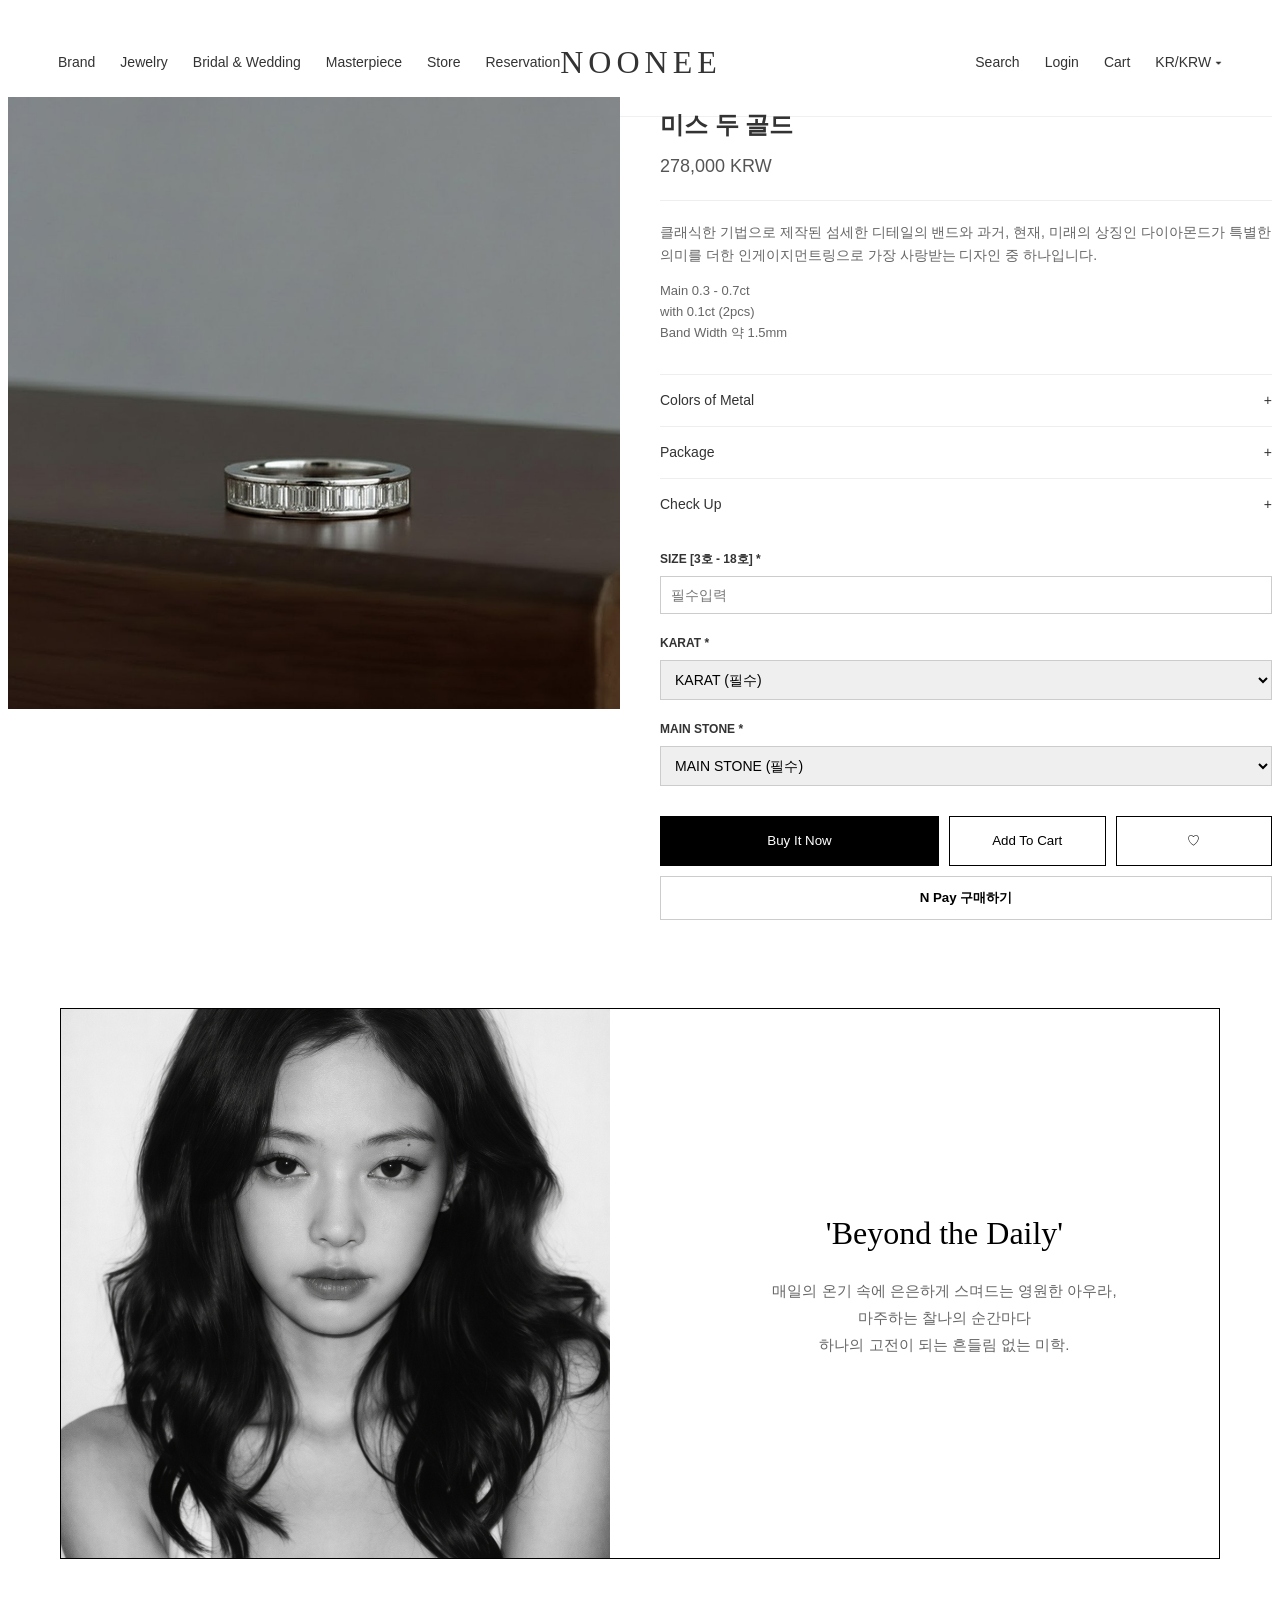
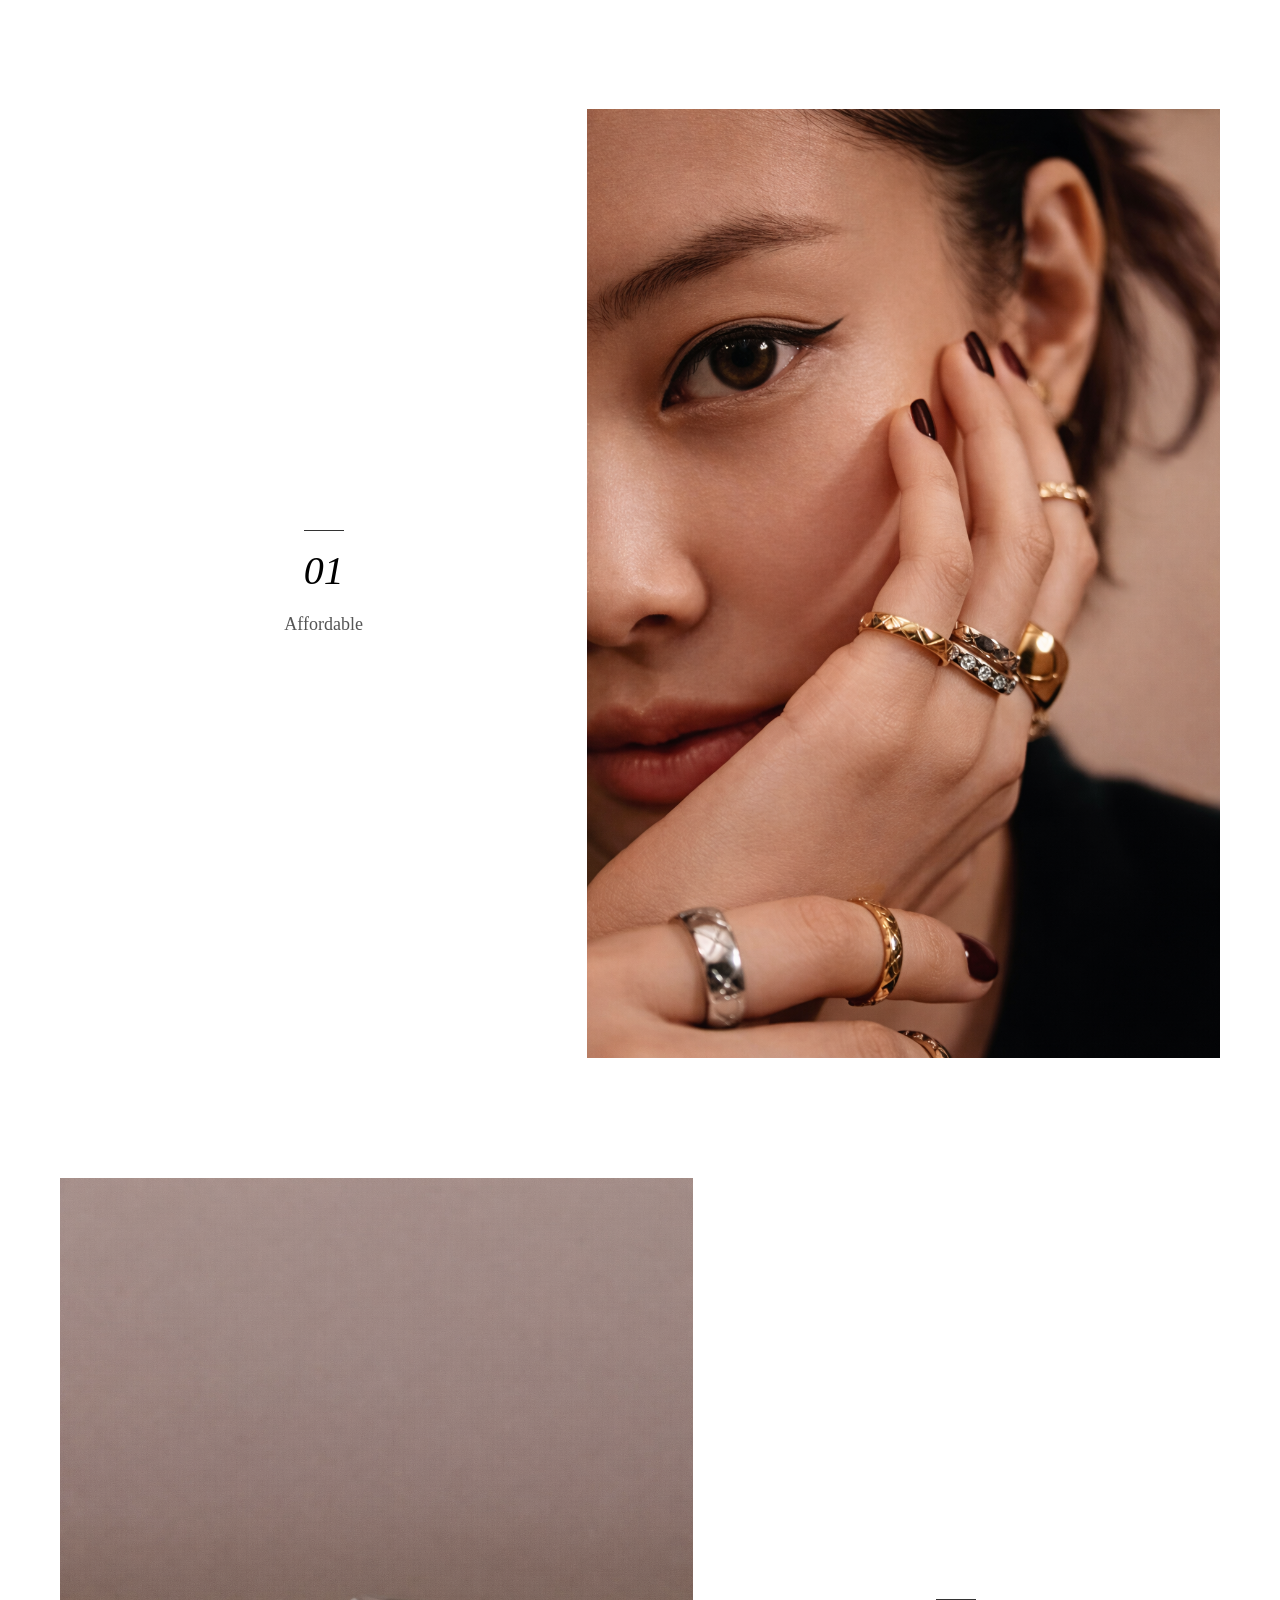
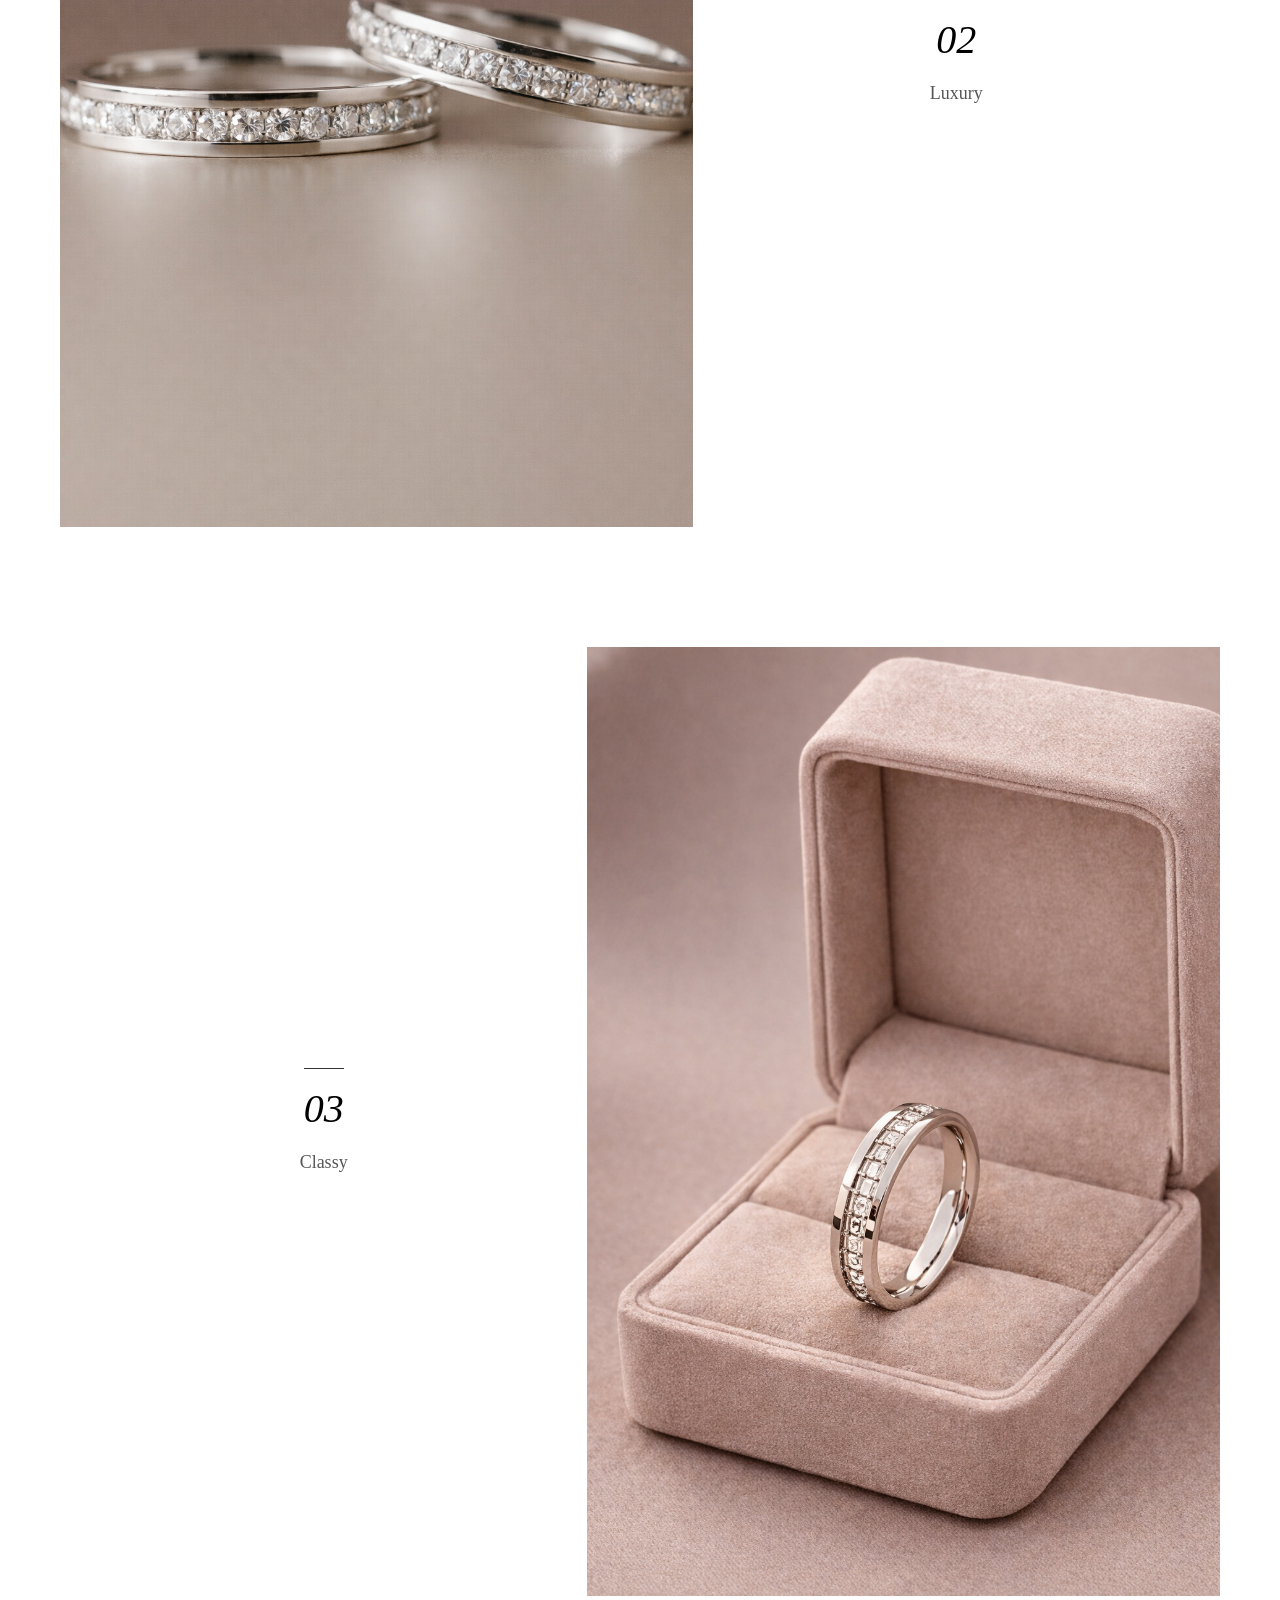
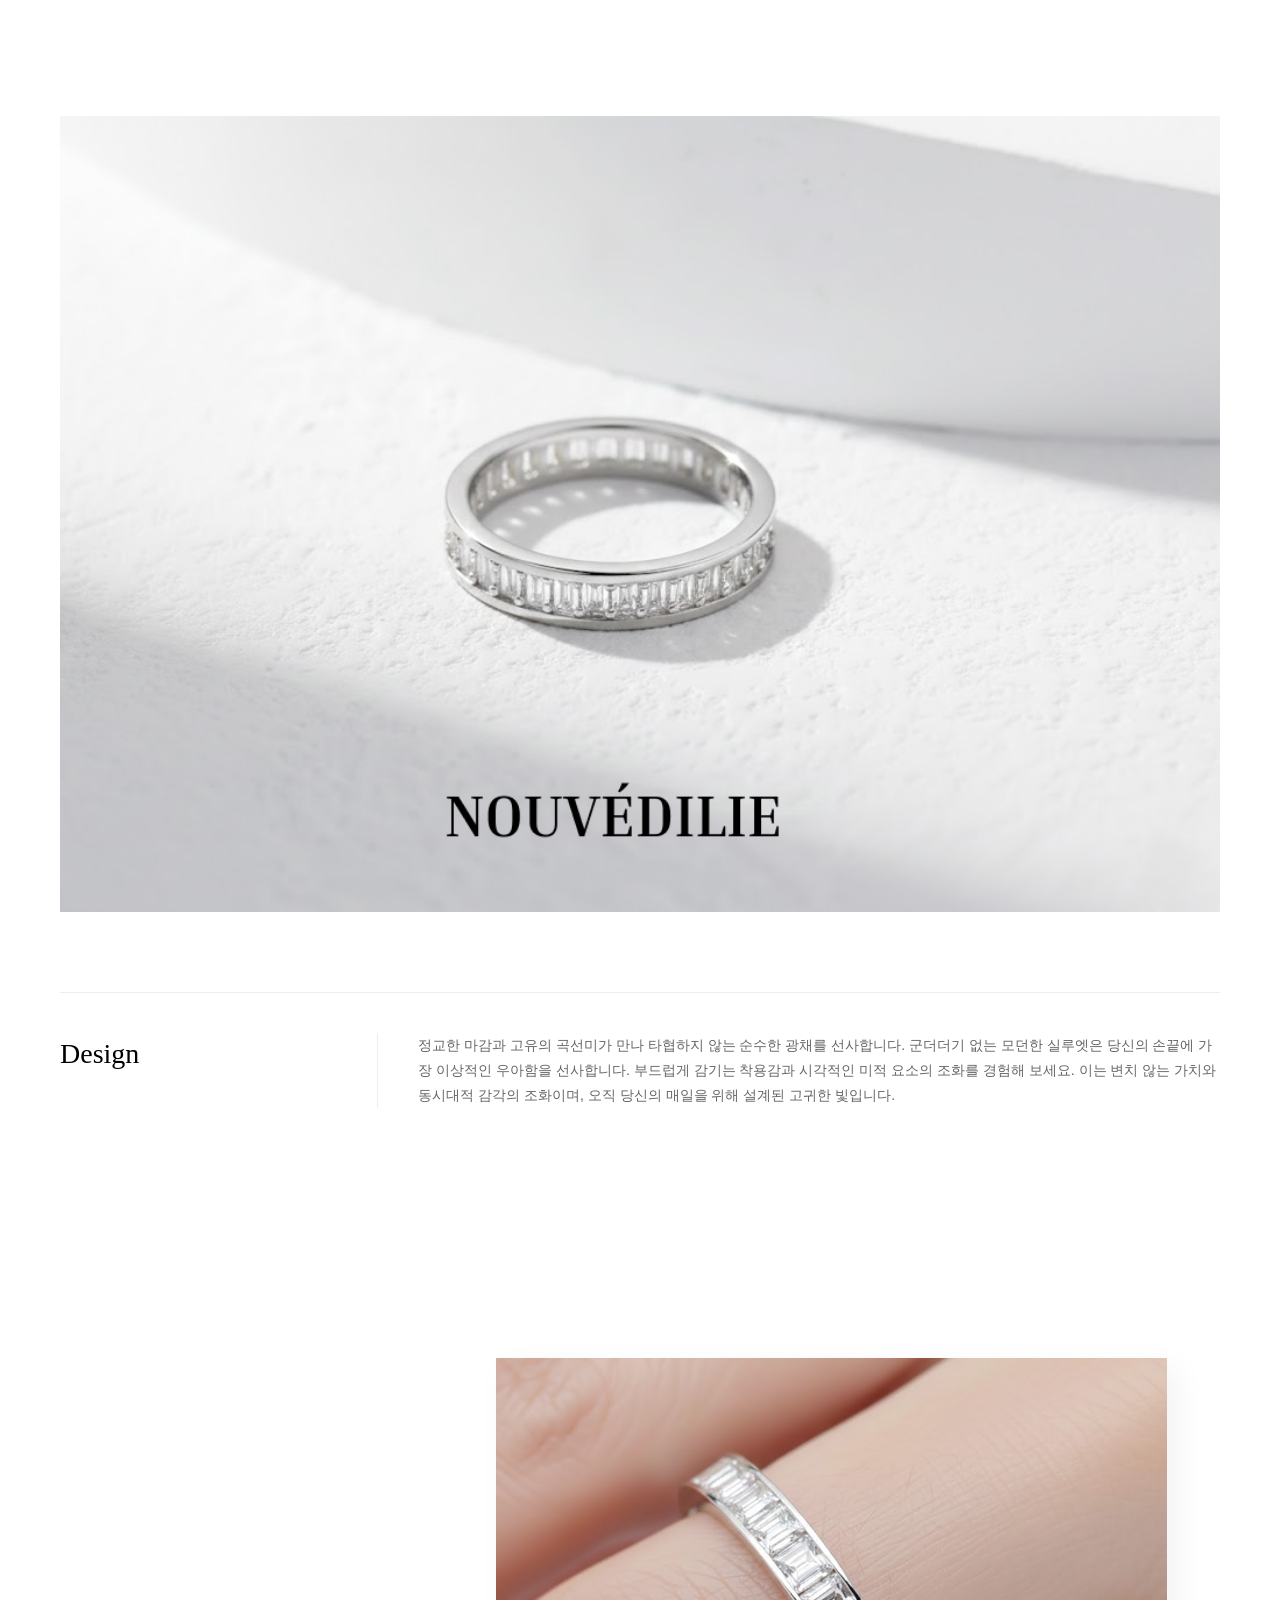
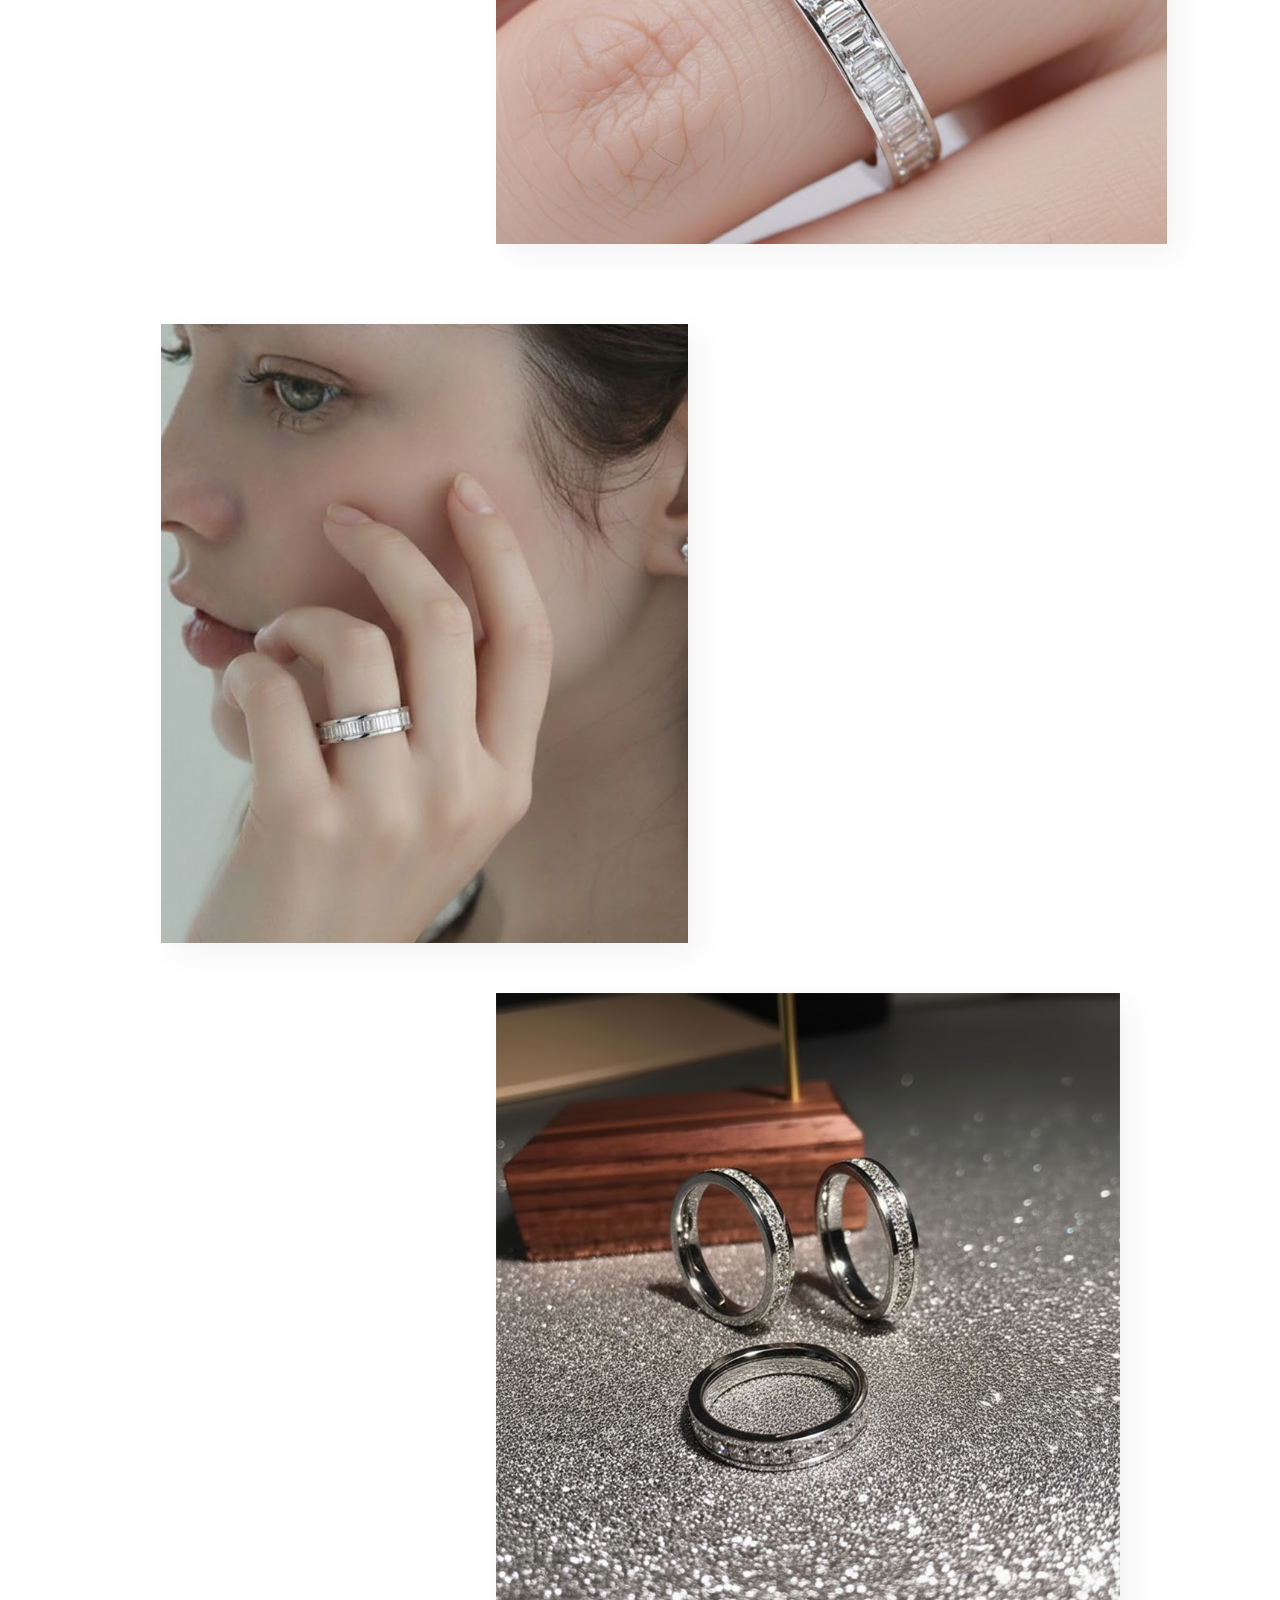
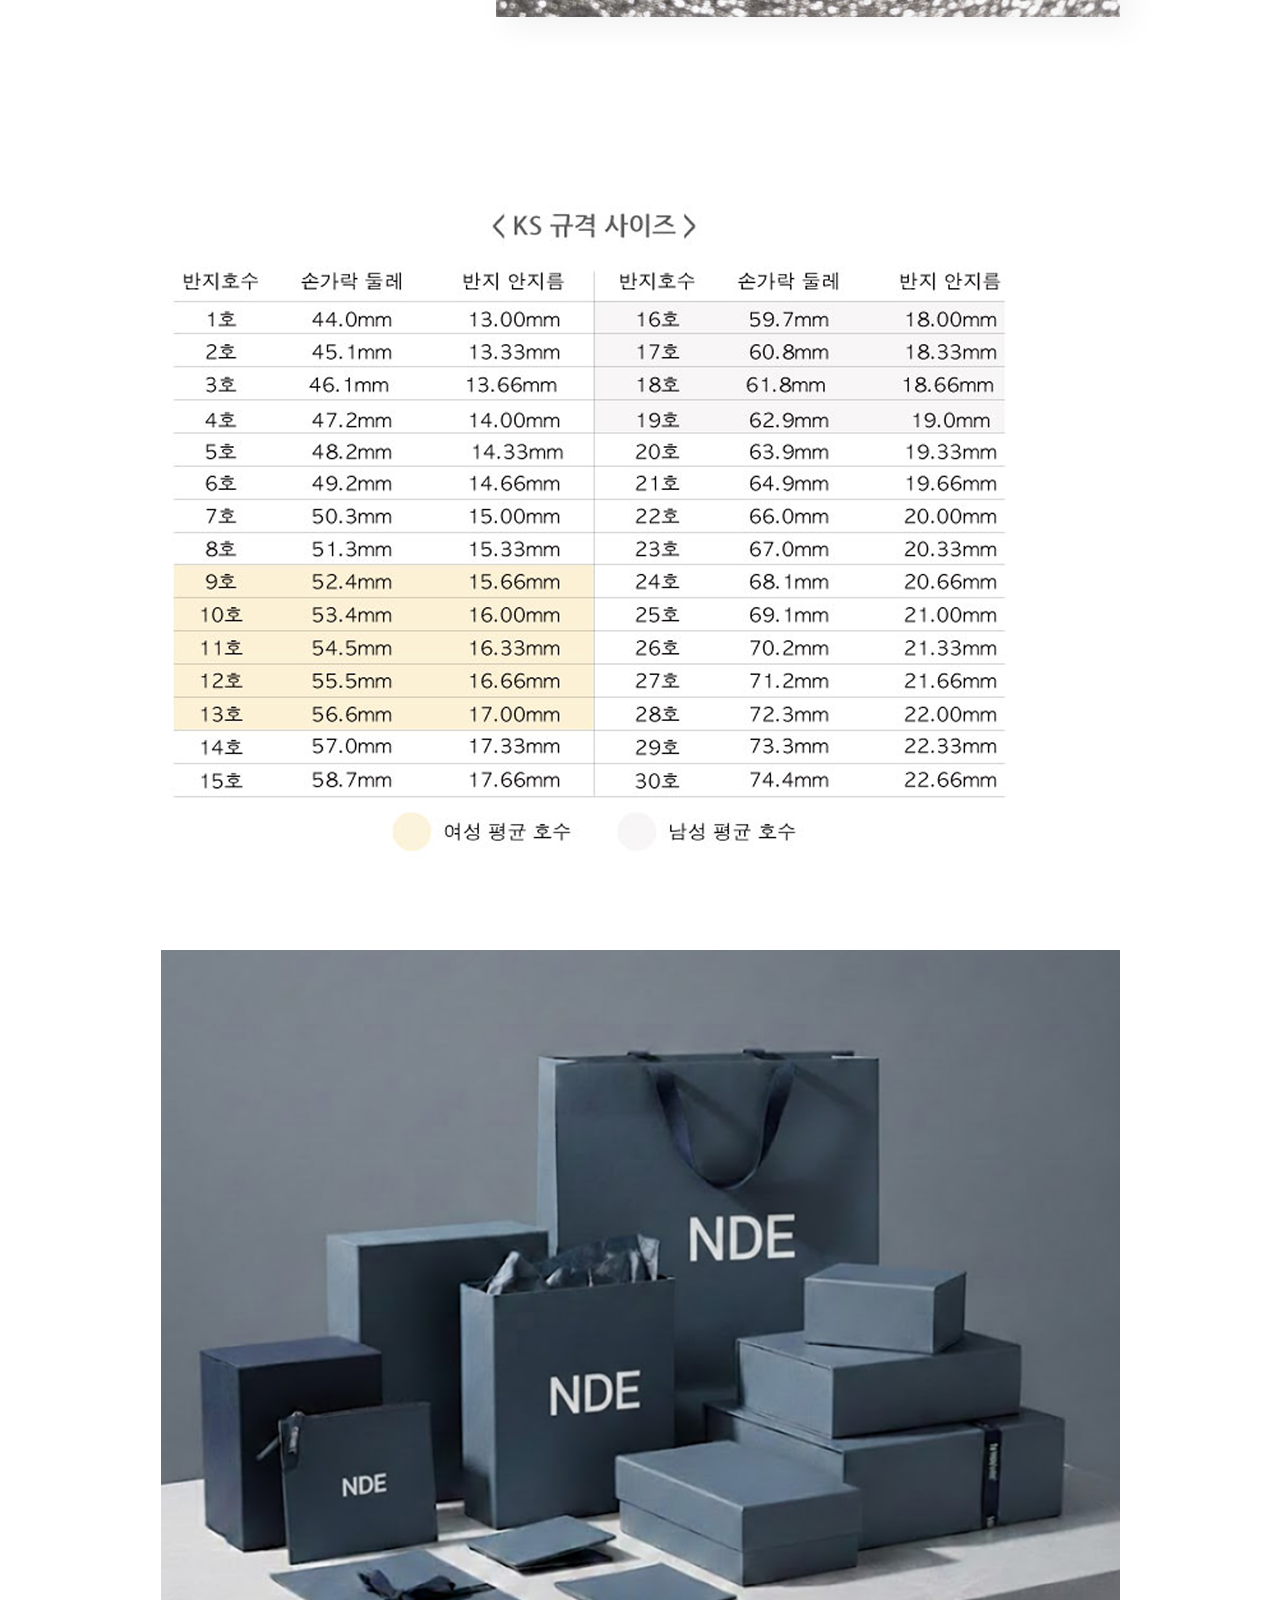
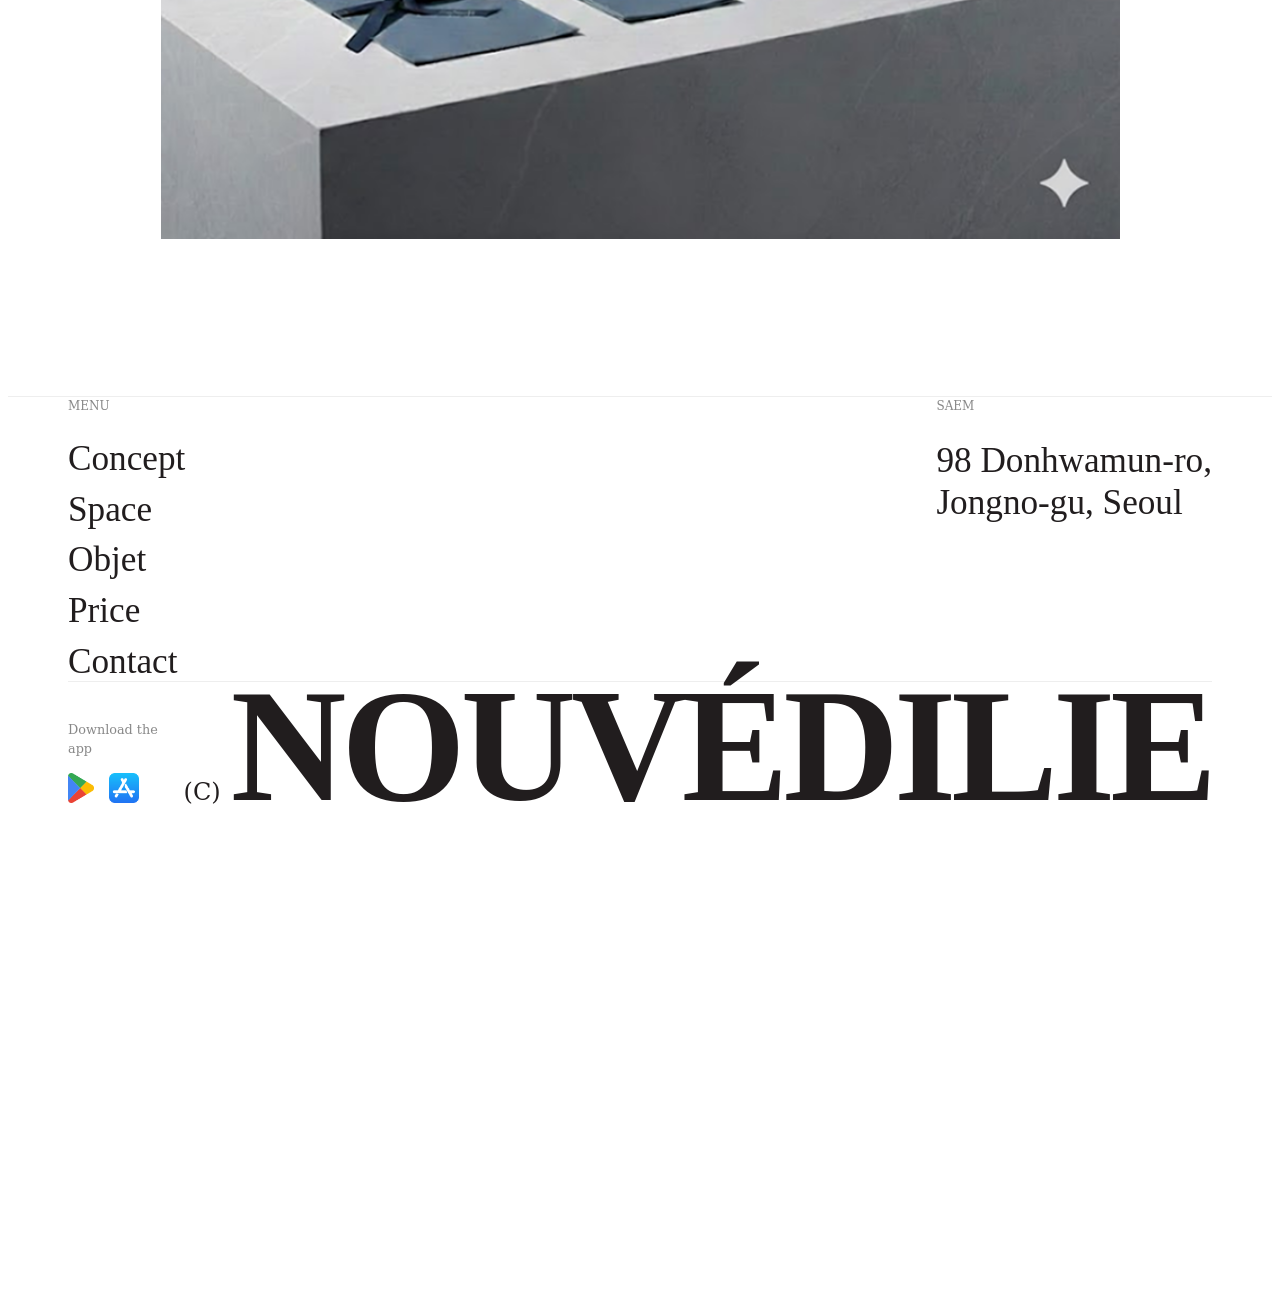
==== sub.html @ bb34508e "Add files via upload" ====
<!DOCTYPE html>
<html lang="ko">
<head>
    <meta charset="UTF-8">
    <meta name="viewport" content="width=device-width, initial-scale=1.0">
    <title>Document</title>
    <link rel="stylesheet" href="css/style.css">
</head>
<body class="sub">
    <section class="section1">
        <header class="header">
            <div class="header-inner">
                <nav class="nav-left">
                    <ul>
                        <li><a href="#">Brand</a></li>
                        <li><a href="#">Jewelry</a></li>
                        <li><a href="#">Bridal & Wedding</a></li>
                        <li><a href="#">Masterpiece</a></li>
                        <li><a href="#">Store</a></li>
                        <li><a href="#">Reservation</a></li>
                    </ul>
                </nav>

                <div class="logo">
                    <h1>NOONEE</h1>
                </div>

                <nav class="nav-right">
                    <ul>
                        <li><a href="#">Search</a></li>
                        <li><a href="#">Login</a></li>
                        <li><a href="#">Cart</a></li>
                        <li><a href="#">KR/KRW ▾</a></li>
                    </ul>
                </nav>
            </div>
        </header>

        <div class="product-container">
            <div class="product-image">
                <img src="images/sub_visual_web_1200h.jpg" alt="미스 두 골드 반지">
            </div>

            <div class="product-info">
                <div class="info-header">
                    <h2 class="product-title">미스 두 골드</h2>
                    <p class="product-price">278,000 KRW</p>
                </div>

                <div class="product-desc">
                    <p>클래식한 기법으로 제작된 섬세한 디테일의 밴드와 과거, 현재, 미래의 상징인 다이아몬드가 특별한 의미를 더한 인게이지먼트링으로 가장 사랑받는 디자인 중 하나입니다.</p>
                    <ul class="specs">
                        <li>Main 0.3 - 0.7ct</li>
                        <li>with 0.1ct (2pcs)</li>
                        <li>Band Width 약 1.5mm</li>
                    </ul>
                </div>

                <div class="product-options">
                    <div class="accordion-item">Colors of Metal <span>+</span></div>
                    <div class="accordion-item">Package <span>+</span></div>
                    <div class="accordion-item">Check Up <span>+</span></div>

                    <div class="form-group">
                        <label>SIZE [3호 - 18호] *</label>
                        <input type="text" placeholder="필수입력">
                    </div>
                    
                    <div class="form-group">
                        <label>KARAT *</label>
                        <select>
                            <option>KARAT (필수)</option>
                        </select>
                    </div>

                    <div class="form-group">
                        <label>MAIN STONE *</label>
                        <select>
                            <option>MAIN STONE (필수)</option>
                        </select>
                    </div>
                </div>

                <div class="button-group">
                    <button class="btn-buy">Buy It Now</button>
                    <button class="btn-cart">Add To Cart</button>
                    <button class="btn-wish">♡</button>
                </div>
                <button class="btn-npay">N Pay 구매하기</button>
            </div>
        </div>
    </section>

    <section class="section2">
    <div class="inner">
        <div class="story-block top-block">
            <div class="img-box"><img src="images/se2jen.png" alt="Brand Mood"></div>
            <div class="txt-box">
                <h3>'Beyond the Daily'</h3>
                <p>매일의 온기 속에 은은하게 스며드는 영원한 아우라,<br>마주하는 찰나의 순간마다<br>하나의 고전이 되는 흔들림 없는 미학.</p>
            </div>
        </div>

        <div class="feature-row">
            <div class="txt-side">
                <span class="num">01</span>
                <h4>Affordable</h4>
            </div>
            <div class="img-side"><img src="images/se2jen2.png" alt="Feature 01"></div>
        </div>

        <div class="feature-row reverse">
            <div class="txt-side">
                <span class="num">02</span>
                <h4>Luxury</h4>
            </div>
            <div class="img-side"><img src="images/se2jen3.png" alt="Feature 02"></div>
        </div>

        <div class="feature-row">
            <div class="txt-side">
                <span class="num">03</span>
                <h4>Classy</h4>
            </div>
            <div class="img-side"><img src="images/se2jen4.png" alt="Feature 03"></div>
        </div>

        <div class="wide-visual">
            <img src="images/se2wide.png" alt="NOUVÉDILIE">
            <div class="visual-label"></div>
        </div>

        <div class="design-footer">
            <div class="footer-title">Design</div>
            <div class="footer-desc">
                <p>정교한 마감과 고유의 곡선미가 만나 타협하지 않는 순수한 광채를 선사합니다. 군더더기 없는 모던한 실루엣은 당신의 손끝에 가장 이상적인 우아함을 선사합니다. 부드럽게 감기는 착용감과 시각적인 미적 요소의 조화를 경험해 보세요. 이는 변치 않는 가치와 동시대적 감각의 조화이며, 오직 당신의 매일을 위해 설계된 고귀한 빛입니다.</p>
            </div>
        </div>
    </div>
</section>

<section class="section3">
    <div class="inner">
        <div class="visual-gallery">
            <div class="visual-item wide">
                <img src="images/wear1.png" alt="Wearing Ring 01">
            </div>
            <div class="visual-group">
                <div class="visual-item">
                    <img src="images/wear2.png" alt="Wearing Ring 02">
                </div>
                <div class="visual-item">
                    <img src="images/wear3.png" alt="Product Group">
                </div>
            </div>
        </div>

        <div class="guide-block size-guide">
            <h3 class="guide-title">SIZE</h3>
            <img src="images/size.png" alt="">
        </div>

        <div class="guide-block package-guide">
            <h3 class="guide-title">PACKAGE</h3>
            <div class="package-img">
                <img src="images/pacage.png" alt="Package Branding">
            </div>
        </div>
    </div>
</section>
<footer class="site-footer">
  <div class="wrap">
    <div class="footer-top">
      <div class="footer-menu">
        <h4>Menu</h4>
        <nav>
          <a href="#">Concept</a>
          <a href="#">Space</a>
          <a href="#">Objet</a>
          <a href="#">Price</a>
          <a href="#">Contact</a>
        </nav>
      </div>
      <div class="footer-info">
        <h4>Saem</h4>
        <p>98 Donhwamun-ro, <br/> Jongno-gu, Seoul</p>
      </div>
    </div>

    <div class="footer-bottom">
      <div class="download-section">
        <p>Download the app</p>
        <div class="app-buttons">
          <a href="#" target="_blank"><img src="images/google.png" alt="Google Play"></a>
          <a href="#" target="_blank"><img src="images/apple.png" alt="App Store"></a>
        </div>
      </div>
      
      <div class="footer-big-logo">
        <span class="copyright-mark">(C)</span>
        <h2 class="logo-text">NOUVÉDILIE</h2>
      </div>
    </div>
  </div>
</footer>
</body>
</html>
---- css/style.css ----
body {
  background-color: #fff;
  font-family: 'serif';
  overflow-x: hidden;
  line-height: 1.5;
}

/* 공통 컨테이너: 모든 섹션의 좌우 라인을 일치시킴 */
.container {
  width: 100%;
  max-width: 1400px;
  margin: 0 auto;
  padding: 0 60px; /* 모든 섹션 공통 여백 */
}

/* 기본 초기화 및 폰트 설정 */
/* 2. Section 1: 화면을 꽉 채우는 레이아웃 */
.section1 {
  width: 100%;
  height: 100vh;
  display: flex;
  align-items: center;
  /* 양쪽 끝 여백을 줄여 더 꽉 차게 만듦 */
  padding: 0 80px; 
  box-sizing: border-box;
}

.section1 .container {
  width: 100%;
  /* 최대 너비 제한을 풀거나 대폭 키움 (1800px 이상 추천) */
  max-width: 1600px; 
  display: flex;
  justify-content: space-between;
  align-items: center;
  position: relative;
  height: 100%;
}

/* 왼쪽 영역 */
.content-left {
  flex: 1.2; /* 텍스트 영역 비율 조정 */
  display: flex;
  flex-direction: column;
  justify-content: center;
  padding-right: 50px;
}

.brand-logo img {
  width: 150px; /* 로고 크기가 너무 작다면 조정 */
  margin-bottom: 20px;
}

.collection-title {
  /* 폰트 사이즈를 조금 더 키워 화면 장악력 높임 */
  font-size: 5.5rem; 
  font-weight: lighter;
  font-family: 'Inria Serif', serif;
  margin-bottom: 40px;
  letter-spacing: 2px;
  line-height: 1.1;
}

.description {
  font-size: 1.1rem; /* 가독성을 위해 살짝 키움 */
  line-height: 1.6;
  color: #666;
  max-width: 450px; /* 설명문이 너무 뭉치지 않게 가로폭 늘림 */
}

/* 하단 GNB 위치 조정 */
/* 하단 GNB 스타일 */

.bottom-gnb {

  position: absolute;

  bottom: 15%;

  padding-top: 50px;

}



.gnb-list {

  display: inline-flex;

  align-items: center;

  border: 1.5px solid #333; /* 테두리 */

  border-radius: 50px; /* 캡슐 모양 */

  padding: 5px;

  list-style: none;

}



.gnb-list li {

  padding: 8px 25px;

  border-radius: 40px;

  transition: all 0.3s ease;

}



.gnb-list li a {

  text-decoration: none;

  color: #333;

  font-size: 0.8rem;

  font-weight: bold;

  letter-spacing: 1px;

}



/* 활성화된 메뉴(SOCIAL) 혹은 호버 시 흑백 반전 */

.gnb-list li.active,

.gnb-list li:hover {

  background-color: #000;

}



.gnb-list li.active a,

.gnb-list li:hover a {

  color: #fff;

}
/* 오른쪽 영역: 이미지가 주인공이 되도록 */
.content-right {
  flex: 1;
  display: flex;
  justify-content: center;
  height: 100%; /* 부모 높이 전체 사용 */
}

.main-visual {
  width: 100%;
  /* 높이를 60vh에서 80vh~90vh로 변경하여 화면에 꽉 차게 만듦 */
  height: 65vh; 
  align-self: center;
  overflow: hidden;
  /* 이미지에 깊이감을 주려면 약간의 그림자 추가 가능 */
  box-shadow: 20px 20px 60px rgba(0,0,0,0.1);
}

.main-visual img {
  width: 100%;
  height: 100%;
  /* 이미지가 잘리지 않고 꽉 차게 조정 */
  object-fit: cover; 
}

/* Swiper 기본 높이 */
.mainSwiper {
  width: 100%;
  height: 100vh;
}

/* 슬라이드 2 스타일 (와인색 컨셉) */
.section1-alt { width: 100%; height: 100vh; }
.container-full { display: flex; width: 100%; height: 100%; }

.wine-box {
  flex: 1;
  background-color: #631420; /* 짙은 와인색 배경 */
  display: flex;
  justify-content: center;
  align-items: center;
  position: relative;
  overflow: hidden;
}

.bg-brand-text {
  position: absolute;
  top: 40px;
  left: 40px;
  font-size: 7rem;
  font-weight: bold;
  color: rgba(255, 255, 255, 0.05); /* 은은하게 깔리는 배경 글씨 */
  letter-spacing: -2px;
}

.product-thumb {
  width: 320px;
  height: 320px;
  padding: 30px;
  z-index: 10;
}

.product-thumb img { width: 100%; height: 100%; object-fit: contain; }


/* 와인색 박스 안에 있는 GNB만 스타일 변경 */
.section1-alt .bottom-gnb .gnb-list {
  border-color: rgba(255, 255, 255, 0.5); /* 테두리를 반투명한 흰색으로 */
}

.section1-alt .bottom-gnb .gnb-list li a {
  color: #fff; /* 글자색을 흰색으로 */
}

/* SOCIAL(active) 버튼 스타일도 반전 */
.section1-alt .bottom-gnb .gnb-list li.active {
  background-color: #fff; /* 활성화 배경을 흰색으로 */
}

.section1-alt .bottom-gnb .gnb-list li.active a {
  color: #631420; /* 활성화 글자색을 와인색으로 (포인트) */
}

/* 호버 효과도 흰색으로 대응 */
.section1-alt .bottom-gnb .gnb-list li:hover {
  background-color: rgba(255, 255, 255, 0.2);
}

.model-full-visual { flex: 1; }
.model-full-visual img { width: 100%; height: 100%; object-fit: cover; }

/* 페이지네이션 색상 커스텀 */
.swiper-pagination-bullet-active { background: #000 !important; }

.section2 {
  width: 100%;
 min-height: 100vh;
  box-sizing: border-box;
  padding: 20px 0;
  background-color: #fff;
}

.section2 .container {
  max-width: 1400px;
  margin: 0 auto;
  padding: 0 60px; /* image_1ba044에서 빨간색으로 표시한 양옆 여백을 똑같이 맞춤 */
}

.catalog-wrapper {
  display: flex;
  gap: 40px;
  align-items: flex-start;
}

.catalog-main { flex: 1.2; }
.catalog-main img { width: 100%; object-fit: cover; }

.catalog-list { flex: 2; }
.catalog-title { font-family: "Inria Serif"; font-size: 2rem; margin-bottom: 20px; }

.product-grid {
  display: flex;
  gap: 20px;
}

.product-item { flex: 0.8;}
.product-item img { width: 100%; background-color: #f9f9f9; margin-bottom: 15px; }
.product-item p { font-size: 0.8rem; font-weight: bold; }
.product-item span { display: block; font-weight: normal; color: #888; margin-top: 5px; font-size: 0.7rem; }

/* 흐르는 텍스트 애니메이션 */
.marquee {
  width: 100%;
  overflow: hidden;
  border-top: 1px solid #eee;
  padding: 20px 0;
  margin-top: 20px;
}

.marquee .track {
  display: flex;
  width: calc(200%); /* 콘텐츠 길이에 따라 조절 */
  animation: marquee 20s linear infinite;
}

.marquee span {
  font-weight: normal;
  font-family:"Inria Serif";
  font-size: 1.5rem;
  white-space: nowrap;
  padding-right: 30px; /* 글자 사이 간격 */
  letter-spacing: 2px;
}

@keyframes marquee {
  0% { transform: translateX(0); }
  100% { transform: translateX(-50%); } /* 트랙의 절반만큼 이동하여 무한 반복처럼 보이게 함 */
}

/* Section 3: 한 화면에 꽉 차게 설정 */
.section6 {

  height: 100vh; /* 화면 꽉 채움 */
  display: flex;
  align-items: center; /* 수직 중앙 정렬 */
  background-color: #fff;
  overflow: hidden; /* 내부 요소가 넘치지 않게 방지 */
 margin-top: 33px ;
}

.section6 .container {
  display: flex;
  flex-direction: column;
   max-width: 1400px; 
  justify-content: center;
}

/* 타이틀과 설명글 영역 간격 축소 */
.text-header {
  display: flex;
  justify-content: space-between;
  align-items: flex-start;
  margin-bottom: 40px; /* 간격 줄임 */
}

/* 타이틀 전체 공통 스타일 */
.main-title, .main-title2, .highlight {
  display: block; /* 한 줄씩 차지하도록 설정 */
  font-family: 'Inria Serif', serif;
  margin: 0;      /* 기본 여백 제거 */
  padding: 0;
  line-height: 1.1;
}

.right_zone{flex: 2;}
.left_zone{flex: 1;}
/* 첫 번째 줄: The Art of Subtlety: */
.main-title {
  font-size: 2.5rem;
  font-weight: 400;
  color: #333;
}

/* 두 번째 줄: Where Minimalism (이탤릭 강조) */
.highlight {
  font-size: 2.5rem;
  color: #6d4c4c; /* 강조 색상 */
  font-style: italic;
  font-weight: 300;
  margin-left: 20px; /* 오른쪽으로 살짝 밀고 싶을 때 조정 */
  margin-top: 5px;   /* 위 줄과의 간격 조절 */
}

/* 세 번째 줄: meets Luxury */
.main-title2 {
  font-size: 2.5rem;
  font-weight: 400;
  color: #333;
  margin-top: 5px;   /* 위 줄과의 간격 조절 */
  margin-left: 120px;    /* 왼쪽 정렬 유지 */
}

/* 오른쪽 설명글 */
.sub-description {
  flex: 0 0 350px;
  font-size: 0.95rem;
  line-height: 1.6;
  color: #666;
  margin-top: 15px; /* 첫 번째 타이틀 줄과 높이 맞춤 */
}
/* 하단 그리드 레이아웃 */
/* 하단 그리드 이미지 크기 조정 */
.section6 .content-grid {
  display: flex;
  gap: 40px;
  align-items: center;
}

.feature-image {
  flex: 1;
}

.feature-image img {
  max-height: 70vh; /* 이미지 높이 제한으로 스크롤 방지 */
  width: auto;
  object-fit: cover;
}

.product-cards {
  flex: 2;
  display: flex;
  gap: 30px;
}

.card {
  flex: 1
}

.card img {
  max-height: 35vh; /* 카드 이미지 높이 제한 */
  width: auto;
  object-fit: contain;
}
.card:hover img {
  transform: translateY(-10px); /* 살짝 떠오르는 효과 */
}

.card-info .material {
  font-size: 0.75rem;
  color: #999;
  text-transform: uppercase;
}

.card-info .name {
  font-size: 0.85rem;
  margin: 5px 0;
  font-weight: 500;
}

.card-info .price {
  font-size: 0.8rem;
  font-weight: bold;
}



/* Section 4: 겹침 방지를 위해 높이 설정 변경 */
.section4 {
  width: 100%;
  min-height: 100vh; /* 최소 높이만 지정하여 겹침 방지 */
  padding: 100px 0;
  display: flex;
  align-items: center;
  background-color: #fff;
}

.section4 .container {
  max-width: 1400px;
  margin: 0 auto;
  padding: 0 60px; /* 모든 섹션 공통 여백 유지 */
}

.section-title {
  font-family: 'Inria Serif', serif;
  font-size: 3rem;
  margin-bottom: 50px;
  font-weight: 400;
}

.season-content {
  display: flex;
  gap: 40px;
  align-items: flex-start;
}

/* 왼쪽 제품 영역 */
.product-side {
  flex: 1;
  display: flex;
  gap: 20px;
}

.product-item {
  flex: 1;
}

.product-item .img-box {
  width: 100%;
  background-color: #fcfcfc; /* 이미지 배경색 */
  margin-bottom: 15px;
}

.product-item img {
  width: 100%;
  height: auto;
  display: block;
}

.product-item .info span {
  font-size: 0.7rem;
  color: #999;
  display: block;
}

.product-item .info p {
  font-size: 0.85rem;
  margin: 5px 0;
}

.product-item .info strong {
  font-size: 0.8rem;
  font-weight: bold;
}

/* 오른쪽 화보 영역 */
.visual-side {
  flex: 1;
  width: 470px;
  height: 490px;
  overflow: hidden;
}

.visual-side img {
  width: 100%;
  object-fit: cover;
  display: block;
}

/* 하단 more 버튼 */
.more-btn-wrapper {
  margin-top: 90px;
  display: flex;
  justify-content: center;
}

.more-btn {
  display: inline-block;
  padding: 12px 60px;
  border: 1px solid #6d4c4c; /* 레퍼런스의 브라운 톤 테두리 */
  color: #6d4c4c;
  text-decoration: none;
  font-family: 'Inria Serif', serif;
  font-size: 0.9rem;
  transition: all 0.3s ease;
}

.more-btn:hover {
  background-color: #6d4c4c;
  color: #fff;
}

.section5 {
  width: 100%;
  min-height: 100vh;
  padding: 120px 0;
  background-color: #fff;
  display: flex;
  align-items: center;
}

.section5 .container {
  max-width: 1400px;
  margin: 0 auto;
  padding: 0 60px;
}

/* 타이틀 스타일 */
.curated-title {
  font-family: 'Inria Serif', serif;
  font-size: 2.8rem;
  line-height: 1.3;
  margin-bottom: 80px;
  color: #333;
  text-align: left;
}

.curated-title span {
  color: #6d4c4c; /* 강조 색상 */
  padding-bottom: 5px;
}

/* 비대칭 무드 그리드 */
.mood-grid {
  display: flex;
  max-width: 860px;
  margin: 0 auto;
  align-items: center;
  justify-content: space-between;
  gap: 40px;
}

.mood-item img {
  width: 100%;
  height: auto;
  display: block;
  object-fit: cover;
}

/* 왼쪽 작은 이미지: 위쪽으로 정렬 */
.side-left {

  align-self: center;
  margin-top: 50px;
}

/* 중앙 큰 이미지: 가장 강조됨 */
.main-center {
 
}

/* 오른쪽 작은 이미지: 아래쪽으로 정렬 */
.side-right {
align-self: center;
  margin-bottom: 50px;
}

/* 반응형 모바일 */
@media (max-width: 768px) {
  .mood-grid {
    flex-direction: column;
    gap: 30px;
  }
  .curated-title { font-size: 1.8rem; }
  .side-left, .side-right { align-self: center; margin: 0; }
}


/* Section 6: 블랙 갤러리 레이아웃 */
.section3 {
  min-height: 100vh;
  background-color: #000; /* 고급스러운 딥 블랙 */
  color: #fff;
  padding: 120px 0;
  overflow: hidden;
  display: flex;
  align-items: center;
}

.section3 .container {
  max-width: 1000px;
  margin: 0 auto;
  padding: 0 60px; /* 좌우 여백 통일 */
  display: flex;
  flex-direction: column;
}

/* 타이틀 디자인 */
.section3 .exhibition-header {
  margin-bottom: 80px;
}

.section3 .main-title {
  font-family: 'Inria Serif', serif;
  font-size: clamp(4rem, 8vw, 8rem); /* 화면 크기에 따라 유동적 조절 */
  line-height: 0.9;
  font-weight: 300;
  text-transform: capitalize;
  letter-spacing: -3px;
  color: #fff;
}

.section3 .title-img {
  display: inline-block;
  width: 120px;
  height: 80px;
  overflow: hidden;
  vertical-align: middle;
  margin-left: -10px;
}

.section3 .title-img img {
  width: 100%;
  height: 100%;
  object-fit: cover;
}

.section3 .section-desc {
  max-width: 450px;
  font-size: 0.95rem;
  line-height: 1.8;
  color: #ccc;
  margin-top: 40px;
  margin-left: 5%;
}

/* 이미지 그리드 배정 */
.section3  .art-grid {
  display: flex;
  gap: 60px;
  align-items: flex-start;
}

.section3 .grid-left { flex: 1.5; }
.section3 .grid-right { 
  flex: 1; 
  display: flex; 
  flex-direction: column; 
  gap: 120px; 
  padding-top: 150px; /* 비대칭 효과 */
}

.section3 .image-box {
  position: relative;
  width: 100%;
  max-height: 60vh; 
}

.section3 .image-box img {
  width: 100%;
  height: auto;
  display: block;
}

.section3 .image-box.medium { width: 90%; margin-left: auto; }
.section3 .image-box.small { width: 70%; margin-left: 20%; }

/* 날짜 라벨 및 라인 */
.section3 .date-label {
  position: absolute;
  left: -90px;
  top: -27%;
  transform: translateY(-50%);
  font-size: 0.75rem;
  letter-spacing: 2px;
  color: #888;
  display: flex;
  align-items: center;
  gap: 15px;
}

.section3 .date-label::before {
  content: '';
  width: 40px;
  height: 1px;
  background-color: #444;
}

/* 반응형 처리 */
@media (max-width: 1024px) {
  .section3 .art-grid { flex-direction: column; gap: 40px; }
  .section3 .grid-right { padding-top: 0; gap: 60px; }
  .section3 .image-box.medium, .section3 .image-box.small { width: 100%; margin-left: 0; }
  .section3 .date-label { position: static; transform: none; margin-bottom: 10px; }
}

/* 푸터 전체 스타일 */
.site-footer {
  width: 100%;
  padding: 80px 0 40px;
  height: 100vh;
  background-color: #fff;
  border-top: 1px solid #eee;
  color: #211D1E;
}

.site-footer .wrap {
  max-width: 1760px;
  margin: 0 auto;
  padding: 0 60px;
}

/* 상단: Menu & Info 레이아웃 */
.footer-top {
  display: flex;
  justify-content: space-between;
  margin-bottom: 100px;
}

.footer-top h4 {
  font-size: 0.75rem;
  color: #888;
  margin-bottom: 25px;
  font-weight: 400;
  text-transform: uppercase;
}

.footer-menu nav {
  display: flex;
  flex-direction: column;
  gap: 12px;
}

.footer-menu nav a {
  font-size: 2.2rem; /* 레퍼런스 특유의 큰 서체 */
  text-decoration: none;
  color: #211D1E;
  font-family: 'Inria Serif', serif;
  line-height: 1.1;
  transition: opacity 0.3s;
}

.footer-menu nav a:hover {
  opacity: 0.5;
}

.footer-info p {
  font-size: 2.2rem;
  font-family: 'Inria Serif', serif;
  line-height: 1.2;
}

/* 하단: App Download & Big Logo */
.footer-bottom {
  display: flex;
  justify-content: space-between;
  align-items: flex-end;
  border-top: 1px solid #eee;
  padding-top: 40px;
}

.download-section p {
  font-size: 0.8rem;
  color: #888;
  margin-bottom: 15px;
}

.app-buttons {
  display: flex;
  gap: 15px;
}

.app-buttons img {
  height: 30px;
  width: auto;
}

/* 오른쪽 하단 거대 로고 스타일 */
.footer-big-logo {
  display: flex;
  align-items: flex-end;
  gap: 10px;
}

.copyright-mark {
  font-size: 1.5rem;
  margin-bottom: 20px;
}

.logo-text {
  font-size: 10rem; /* 매우 크게 배치 */
  font-family: 'Inria Serif', serif;
  line-height: 0.8;
  letter-spacing: -5px;
}

/* 반응형 모바일 */
@media (max-width: 1024px) {
  .footer-top {
    flex-direction: column;
    gap: 60px;
  }
  .footer-bottom {
    flex-direction: column;
    align-items: flex-start;
    gap: 50px;
  }
  .logo-text {
    font-size: 5rem;
  }
}

/* 기본 초기화 */
.sub * {
    margin: 0;
    padding: 0;
    box-sizing: border-box;
}

/* 섹션1: 전체를 감싸는 영역 */
.sub .section1 {
    max-width: 1400px;
    margin: 0 auto;
    font-family: 'Pretendard', sans-serif;
    color: #333;
    position: relative;
    
}

/* --- [1] 헤더 영역: 화면 전체 너비 사용 --- */
.sub .section1 .header {
    width: 100%;
    border-bottom: 1px solid #f0f0f0;
    padding: 30px 0; /* 위아래 여유 공간 */
    position: absolute;
    top: 0;
}

.sub .section1 .header-inner {
    width: 100%;
    max-width: 1800px; /* 헤더는 아주 넓게 설정 */
    margin: 0 auto;
    display: flex;
    justify-content: space-between;
    align-items: center;
    padding: 0 50px; /* 양옆 여백 */
}

.sub .section1 .nav-left, 
.sub .section1 .nav-right {
    flex: 1;
}

.sub .section1 .header nav ul {
    display: flex;
    list-style: none;
    gap: 25px;
}

.sub .section1 .nav-right ul {
    justify-content: flex-end; /* 오른쪽 메뉴 우측 정렬 */
}

.sub .section1 .header nav ul li a {
    text-decoration: none;
    color: #333;
    font-size: 14px;
    white-space: nowrap;
}

.sub .section1 .logo {
    text-align: center;
}

.sub .section1 .logo h1 {
    font-family: 'Times New Roman', serif;
    font-size: 32px;
    font-weight: 300;
    letter-spacing: 5px;
}

.sub .section1 .product-container {
    display: flex;
    gap: 40px;
    align-items: flex-start;
    margin-top: 8%;
    position: absolute;
}

/* 이미지 영역 */
.sub .section1 .product-image {
    flex: 1;
    background-color: #f9f9f9;
}

.sub .section1 .product-image img {
    width: 100%;
    display: block;
    object-fit: cover;
}

/* 정보 영역 */
.sub .section1 .product-info {
    flex: 1;
    padding-top: 10px;
}

.sub .section1 .info-header {
    border-bottom: 1px solid #eee;
    padding-bottom: 20px;
    margin-bottom: 20px;
}

.sub .section1 .product-title {
    font-size: 24px;
    font-weight: 600;
    margin-bottom: 10px;
}

.sub .section1 .product-price {
    font-size: 18px;
    color: #555;
}

.sub .section1 .product-desc {
    font-size: 14px;
    line-height: 1.6;
    color: #666;
    margin-bottom: 30px;
}

.sub .section1 .specs {
    list-style: none;
    padding: 0;
    margin-top: 15px;
    font-size: 13px;
}

/* 옵션 및 폼 스타일 */
.sub .section1 .accordion-item {
    border-top: 1px solid #eee;
    padding: 15px 0;
    font-size: 14px;
    display: flex;
    justify-content: space-between;
    cursor: pointer;
}

.sub .section1 .form-group {
    margin-top: 20px;
}

.sub .section1 .form-group label {
    display: block;
    font-size: 12px;
    font-weight: bold;
    margin-bottom: 8px;
}

.sub .section1 .form-group input, 
.sub .section1 .form-group select {
    width: 100%;
    padding: 10px;
    border: 1px solid #ccc;
    font-size: 14px;
}

/* 버튼 스타일 */
.sub .section1 .button-group {
    display: flex;
    gap: 10px;
    margin-top: 30px;
}

.sub .section1 .btn-buy {
    flex: 2;
    background: #000;
    color: #fff;
    padding: 15px;
    border: none;
    cursor: pointer;
}

.sub .section1 .btn-cart,
.sub .section1 .btn-wish {
    flex: 1;
    background: #fff;
    border: 1px solid #000;
    padding: 15px;
    cursor: pointer;
}

.sub .section1 .btn-npay {
    width: 100%;
    margin-top: 10px;
    background: #fff;
    border: 1px solid #ccc;
    padding: 12px;
    font-weight: bold;
    display: flex;
    justify-content: center;
    align-items: center;
    cursor: pointer;
}

/* 반응형 대응 (모바일) */
@media (max-width: 768px) {
    .sub .section1 .product-container {
        flex-direction: column;
    }
}

/* Section 2 공통 레이아웃 */
.sub .section2 {
    max-width: 1400px;
    margin: 0 auto;
    padding: 100px 0;
    background-color: #fff;
    font-family: 'Times New Roman', serif;
}

.sub .section2 .inner {
    max-width: 1200px;
    margin: 0 auto;
    padding: 0 20px;
}

/* 상단 스토리 블록 */
.sub .section2 .story-block {
    display: flex;
    align-items: center;
    gap: 60px;
    margin-bottom: 150px;
    border: 1px solid #000;
}

.sub .section2 .story-block .img-box { flex: 1; }
.sub .section2 .story-block .img-box img { width: 100%; display: block; }
.sub .section2 .story-block .txt-box { flex: 1; text-align: center; }
.sub .section2 .story-block .txt-box h3 { font-size: 32px; font-weight: 300; margin-bottom: 20px; }
.sub .section2 .story-block .txt-box p { font-size: 15px; line-height: 1.8; color: #666; font-family: 'Pretendard', sans-serif; }

/* 01~03 특징 열 (지그재그 배치) */
.sub .section2 .feature-row {
    display: flex;
    align-items: center;
    margin-bottom: 120px;
}

.sub .section2 .feature-row.reverse { flex-direction: row-reverse; }

.sub .section2 .feature-row .txt-side {
    flex: 1;
    display: flex;
    flex-direction: column;
    align-items: center;
    justify-content: center;
}

.sub .section2 .feature-row .txt-side .num {
    font-size: 40px;
    font-style: italic;
    border-top: 1px solid #333;
    padding-top: 10px;
}

.sub .section2 .feature-row .txt-side h4 {
    font-size: 18px;
    font-weight: 400;
    margin-top: 10px;
    color: #555;
}

.sub .section2 .feature-row .img-side { flex: 1.2; }
.sub .section2 .feature-row .img-side img { width: 100%; display: block; }

/* 하단 와이드 비주얼 */
.sub .section2 .wide-visual {
    width: 100%;
    position: relative;
    margin-bottom: 80px;
}

.sub .section2 .wide-visual img { width: 100%; display: block; }
.sub .section2 .wide-visual .visual-label {
    position: absolute;
    bottom: 30px;
    left: 50%;
    transform: translateX(-50%);
    font-size: 24px;
    letter-spacing: 8px;
    color: #333;
}

/* 디자인 설명 푸터 */
.sub .section2 .design-footer {
    display: flex;
    border-top: 1px solid #eee;
    padding-top: 40px;
    gap: 50px;
}

.sub .section2 .design-footer .footer-title {
    font-size: 28px;
    font-weight: 300;
    flex: 1;
}

.sub .section2 .design-footer .footer-desc {
    flex: 3;
    font-family: 'Pretendard', sans-serif;
    font-size: 14px;
    line-height: 1.8;
    color: #666;
    padding-left: 40px;
    border-left: 1px solid #eee;
}

/* 반응형 모바일 */
@media (max-width: 768px) {
    .sub .section2 .story-block,
    .sub .section2 .feature-row,
    .sub .section2 .feature-row.reverse,
    .sub .section2 .design-footer {
        flex-direction: column;
        text-align: center;
        gap: 30px;
    }
    .sub .section2 .design-footer .footer-desc {
        padding-left: 0;
        border-left: none;
    }
}

/* Section 3 공통 레이아웃 */
.sub .section3 {
    width: 100%;
    padding: 150px 0;
    background-color: #fff;
}

.sub .section3 .inner {
    max-width: 1200px;
    margin: 0 auto;
    padding: 0 20px;
}

/* Section 3: 비정형 갤러리 레이아웃 */
.sub .section3 .visual-gallery {
    width: 100%;
    max-width: 1400px; /* 전체적인 너비 제한 */
    margin: 0 auto 150px;
    display: flex;
    flex-direction: column; /* 세로로 쌓으면서 위치 조정 */
    gap: 80px; /* 이미지 사이의 기본 수직 간격 */
}

.sub .section3 .visual-item {
    width: 60%; /* 기본적으로 이미지 너비를 제한 */
    transition: transform 0.3s ease;
       gap: 170px;
}

.sub .section3 .visual-item img {
    width: 100%;
    display: block;
    box-shadow: 10px 10px 30px rgba(0,0,0,0.05); /* 은은한 그림자 추가 */
}

/* 첫 번째 이미지: 오른쪽 정렬 */
.sub .section3 .visual-item.wide {
    width: 70%; 
    align-self: flex-end; /* 오른쪽으로 붙임 */
    margin-right: -5%; /* 화면 밖으로 살짝 나가는 느낌 (선택사항) */
    z-index: 1;
}

/* 두 번째 & 세 번째 이미지를 감싸는 그룹 제거 후 개별 배치 권장 */
/* HTML 구조를 유지해야 한다면 아래와 같이 조정합니다 */
.sub .section3 .visual-group {
    display: flex;
    flex-direction: column;
    width: 100%;
}

/* 두 번째 이미지 (Wearing Ring 02): 왼쪽 정렬 및 위로 끌어올림 */
.sub .section3 .visual-group .visual-item:first-child {
    width: 55%;
    align-self: flex-start; /* 왼쪽으로 붙임 */
    z-index: 2;
}

/* 세 번째 이미지 (Product Group): 오른쪽 정렬 및 중간 배치 */
.sub .section3 .visual-group .visual-item:last-child {
    width: 65%;
    align-self:flex-end; /* 중앙 근처 배치 */
    margin-left: 20%; /* 비정형적인 위치를 위해 수동 여백 */
    margin-top: 50px;
    z-index: 1;
}

/* 호버 효과 (선택 사항) */
.sub .section3 .visual-item:hover {
    transform: translateY(-10px);
}

/* 모바일 대응 */
@media (max-width: 768px) {
    .sub .section3 .visual-item {
        width: 90% !important;
        margin: 0 auto !important;
        align-self: center !important;
    }
    .sub .section3 .visual-gallery {
        gap: 40px;
    }
}

/* 3. 사이즈 테이블 */
.sub .section3 .table-wrapper {
    border-top: 1px solid #333;
    border-bottom: 1px solid #eee;
    padding: 20px 0;
}

.sub .section3 .size-table {
    width: 100%;
    border-collapse: collapse;
    font-family: 'Pretendard', sans-serif;
    font-size: 13px;
}

.sub .section3 .size-table th {
    padding: 15px 0;
    font-weight: 500;
    color: #333;
    border-bottom: 1px solid #f4f4f4;
}

.sub .section3 .size-table td {
    padding: 12px 0;
    color: #666;
}

.sub .section3 .size-table tr.highlight td {
    background-color: #fffcf0; /* 강조 색상 */
    font-weight: bold;
    color: #b0914f;
}

.sub .section3 .table-legend {
    margin-top: 20px;
    display: flex;
    justify-content: center;
    gap: 20px;
    font-size: 12px;
    color: #999;
}

.sub .section3 .dot {
    display: inline-block;
    width: 8px;
    height: 8px;
    border-radius: 50%;
    margin-right: 5px;
}
.sub .section3 .dot.gold { background: #f1e4bc; }
.sub .section3 .dot.silver { background: #f0f0f0; }

/* 4. 패키지 영역 */
.sub .section3 .package-img {
    margin-top: 50px;
}

.sub .section3 .package-img img {
    width: 100%;
    max-width: 1000px;
    margin: 0 auto;
}

/* 반응형 처리 */
@media (max-width: 768px) {
    .sub .section3 .visual-group {
        flex-direction: column;
    }
    .sub .section3 .size-table {
        font-size: 11px; /* 모바일에서 글자 크기 축소 */
    }
}
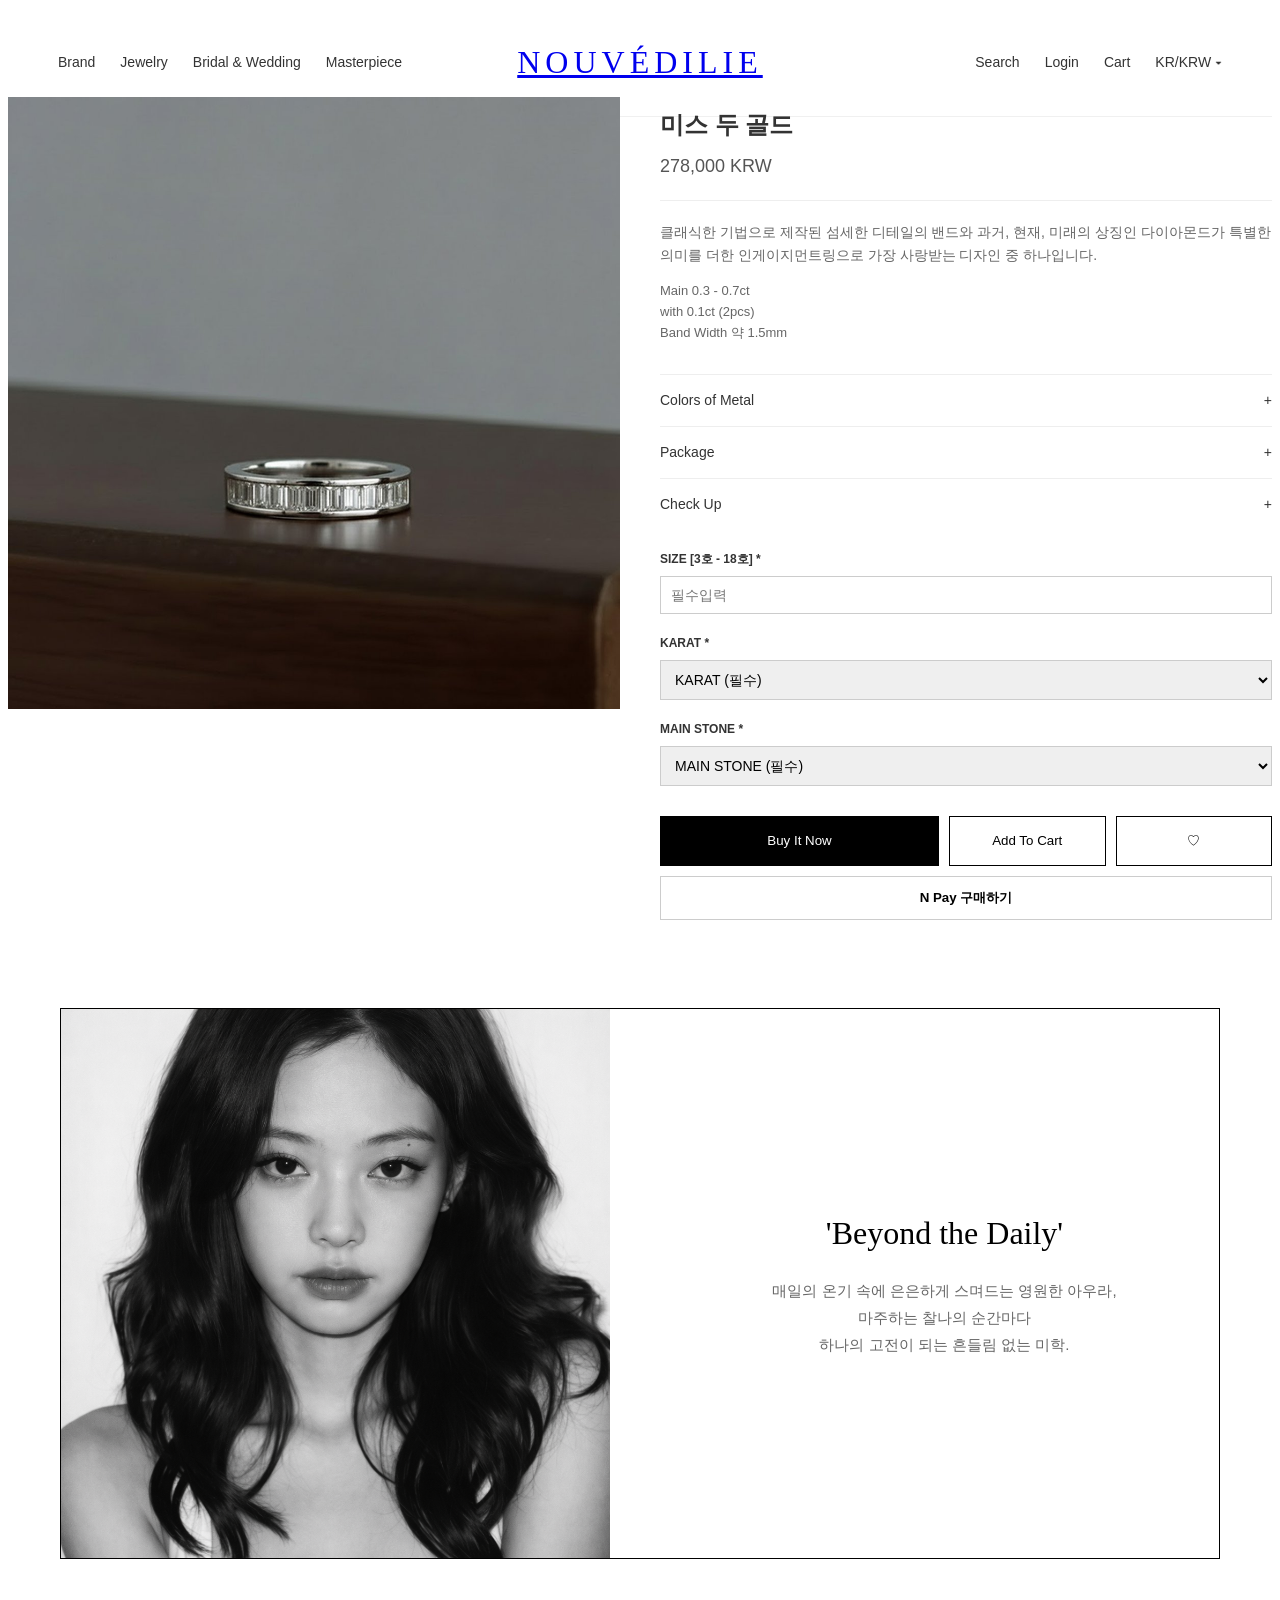
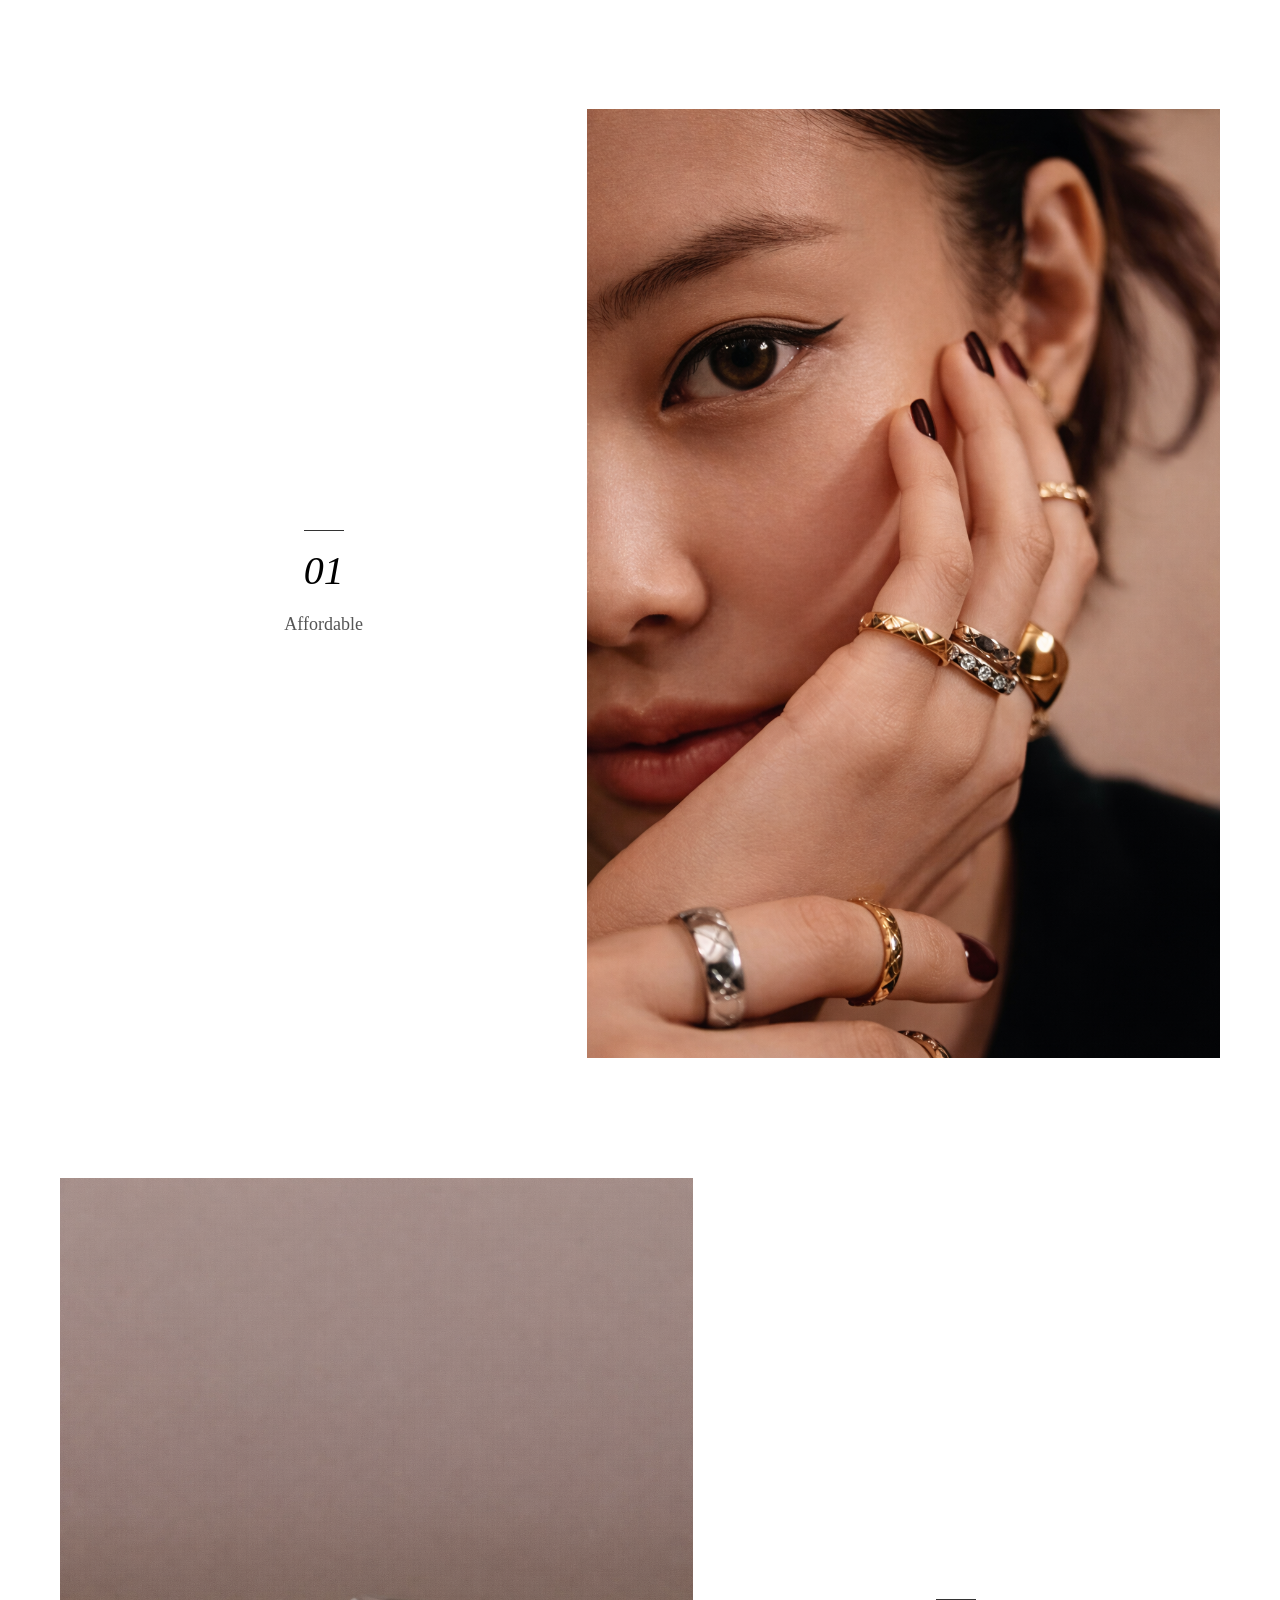
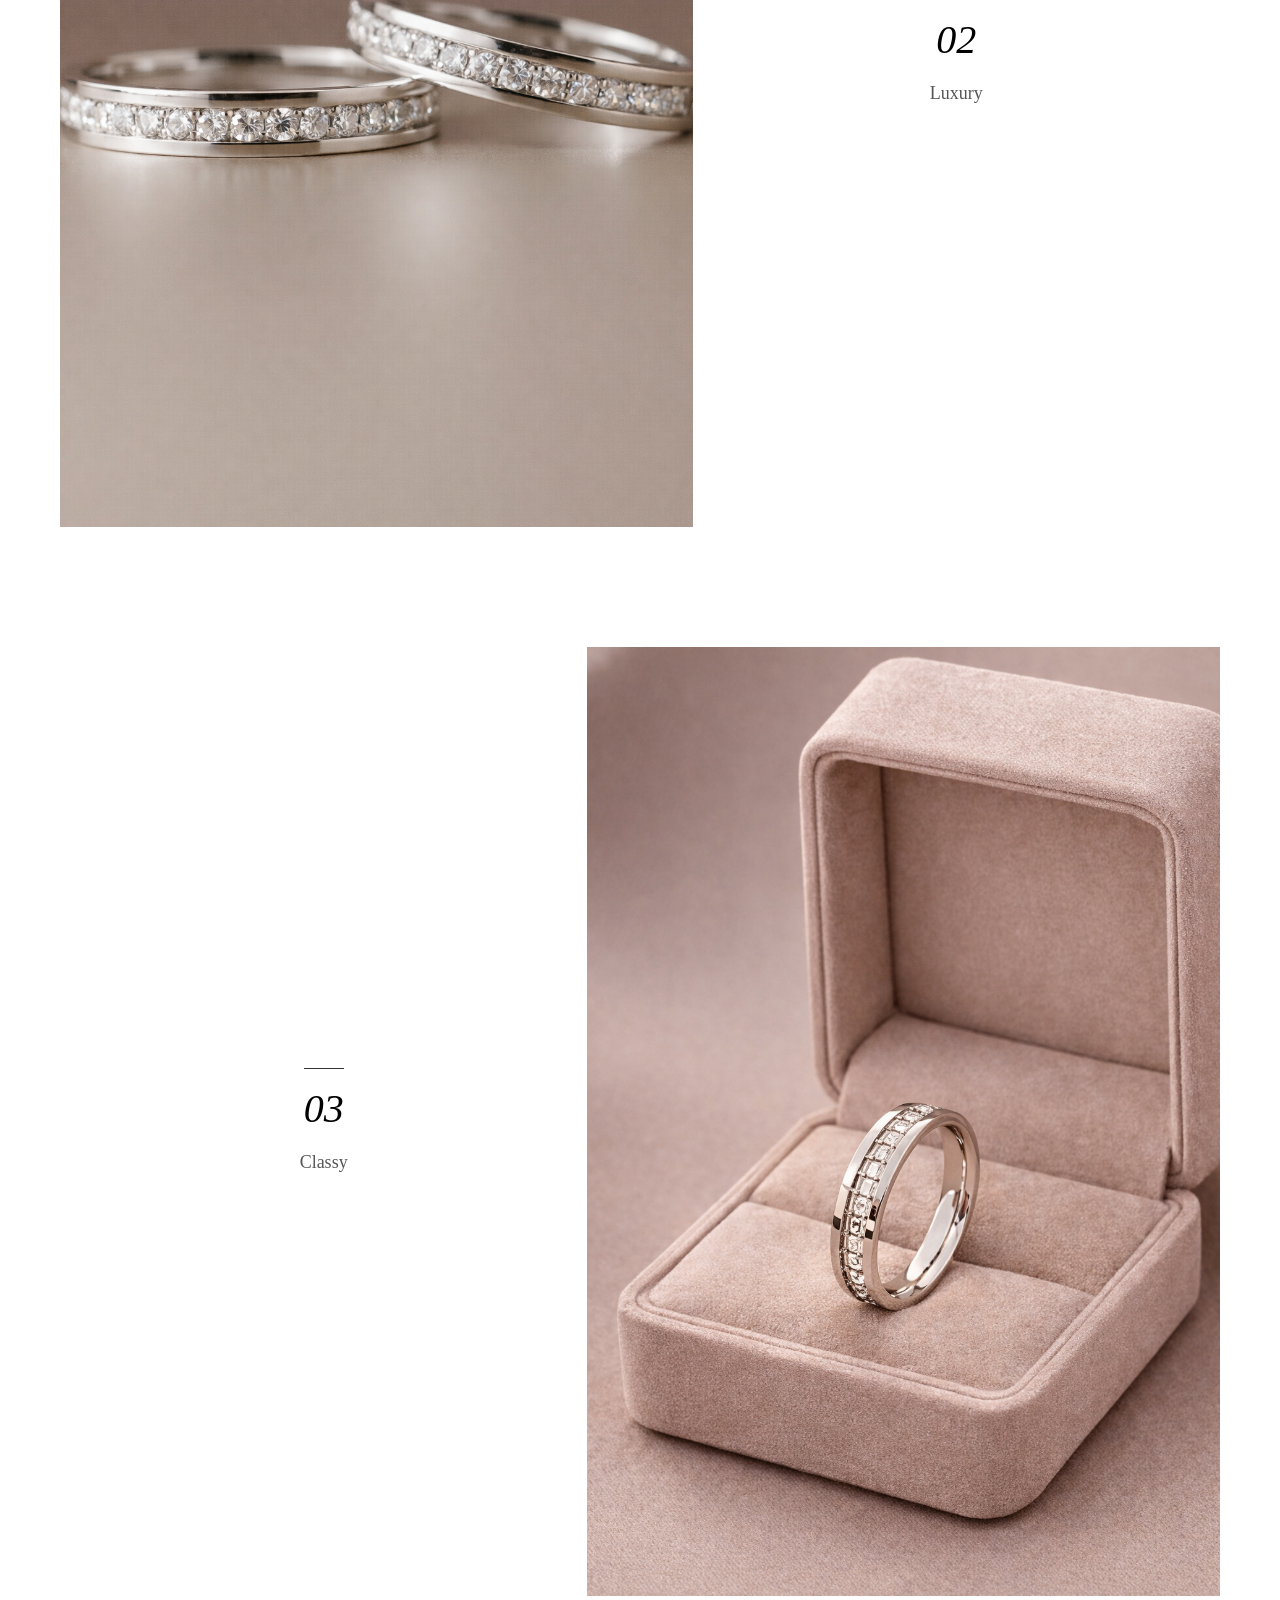
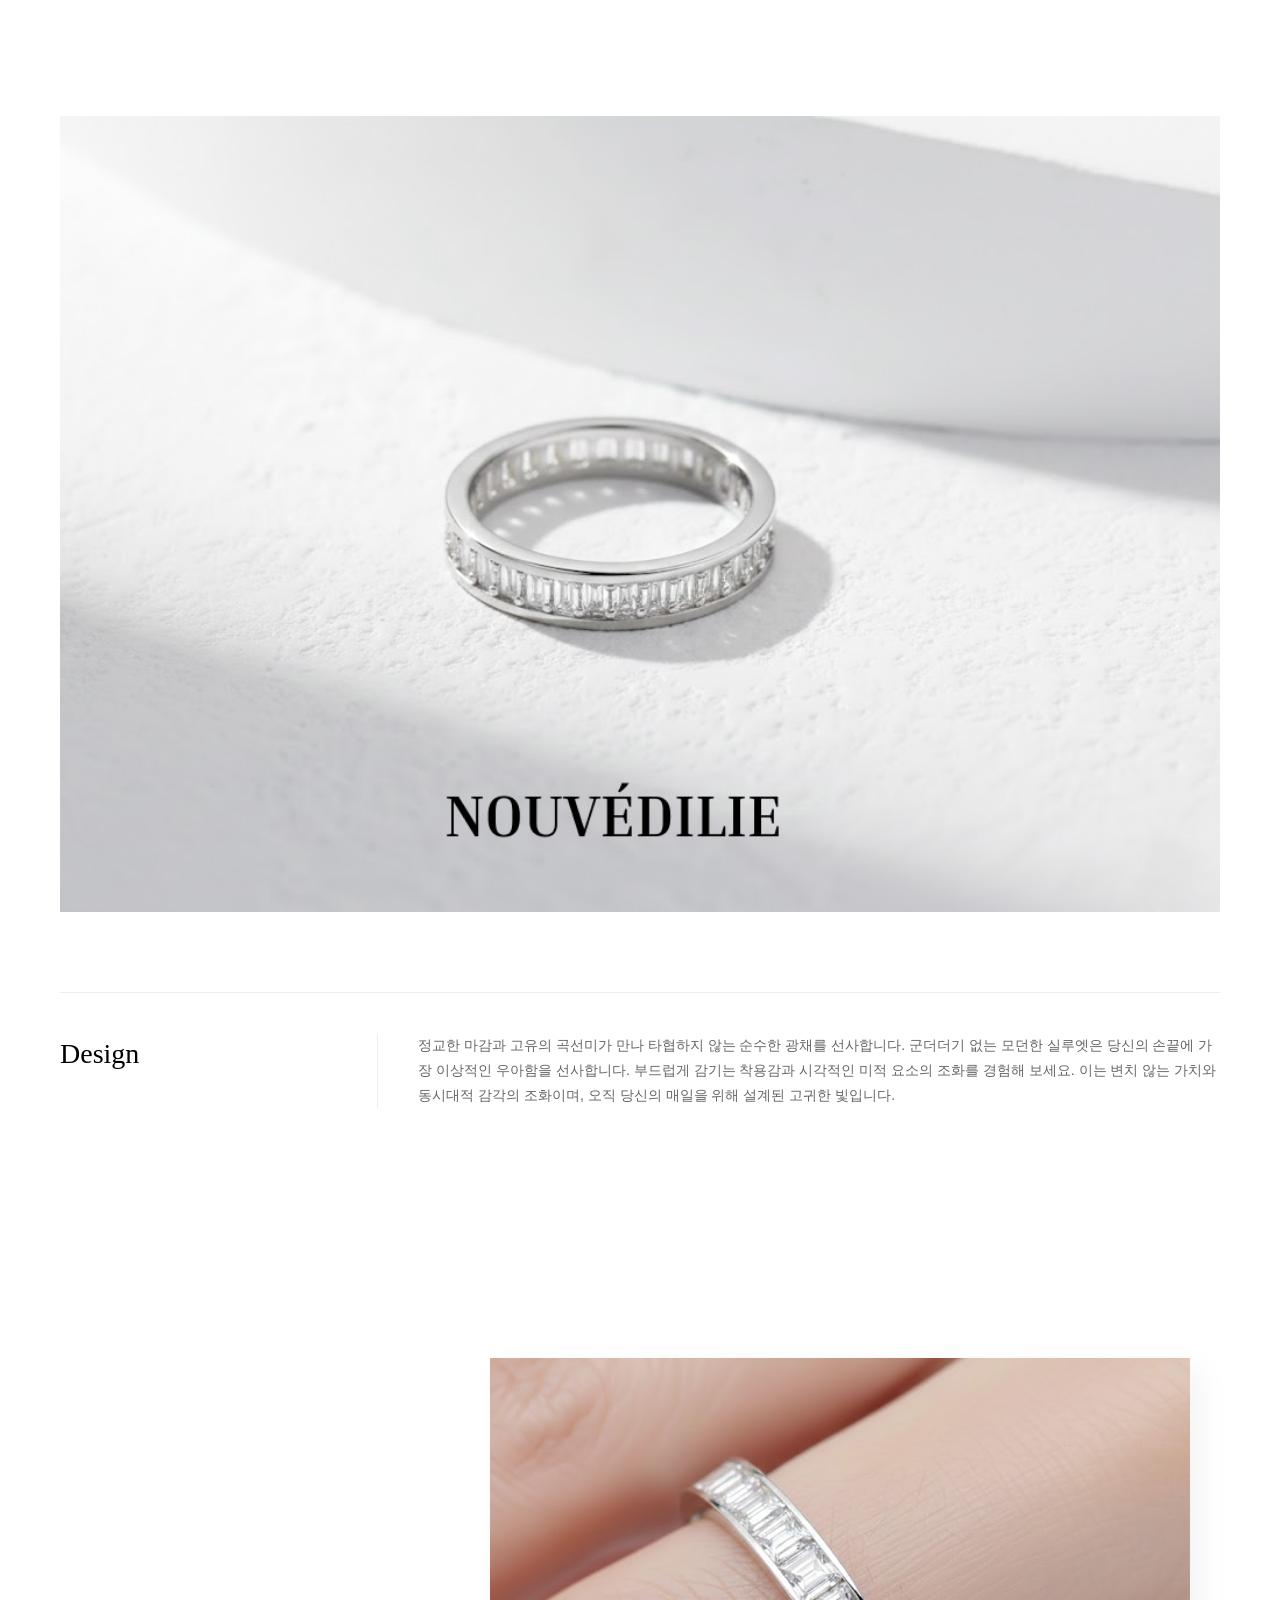
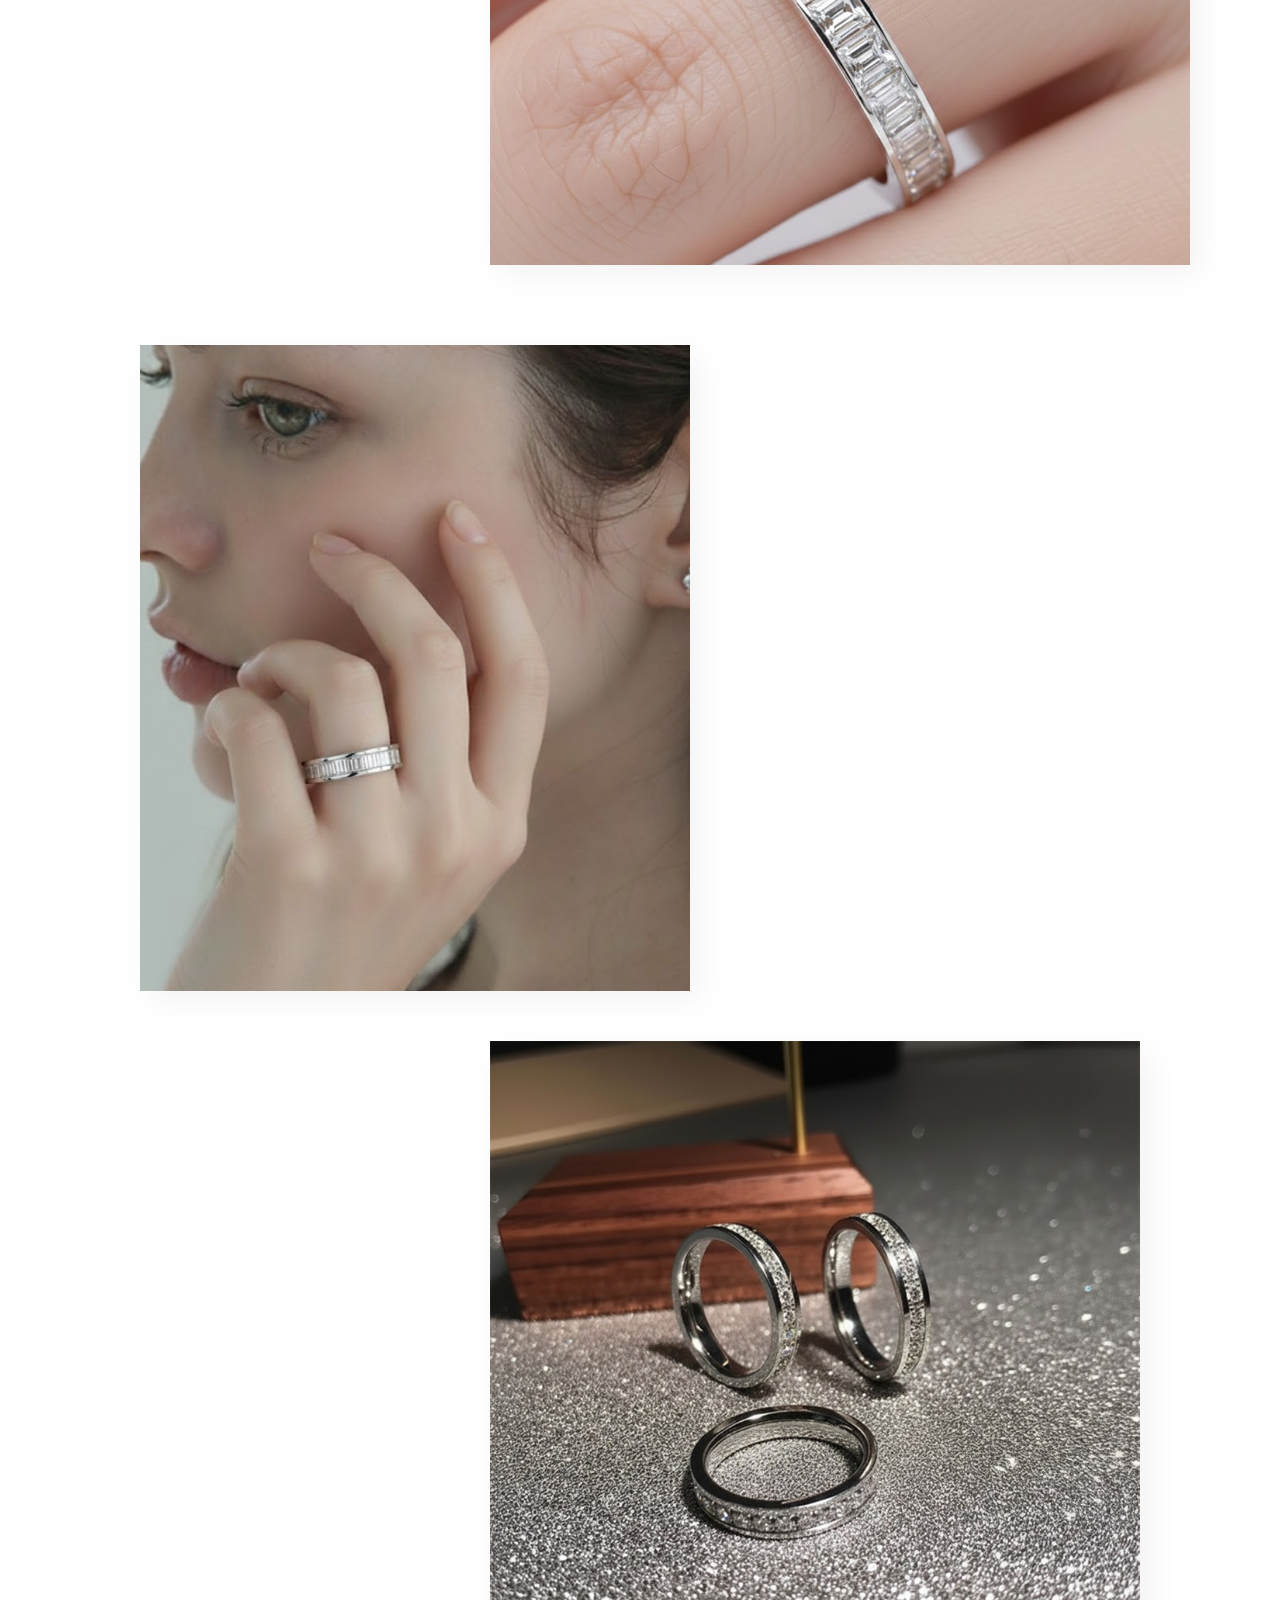
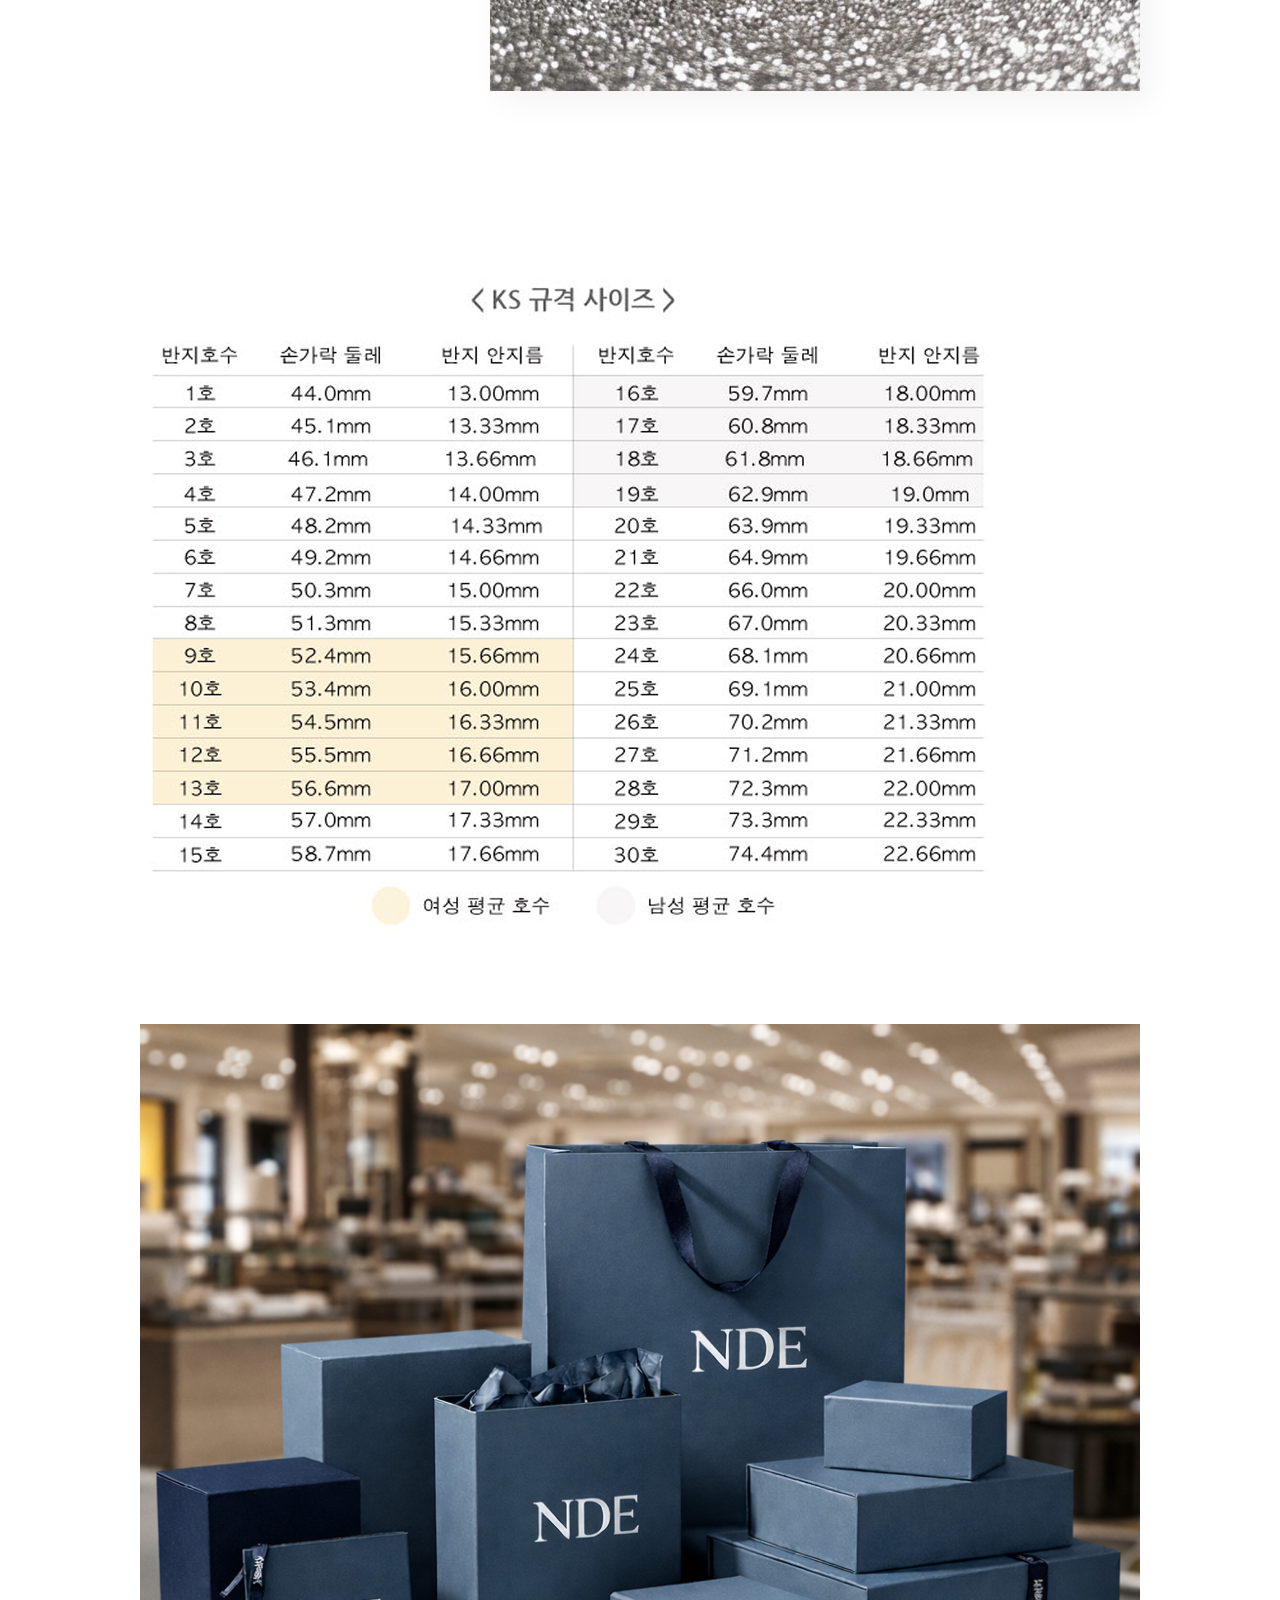
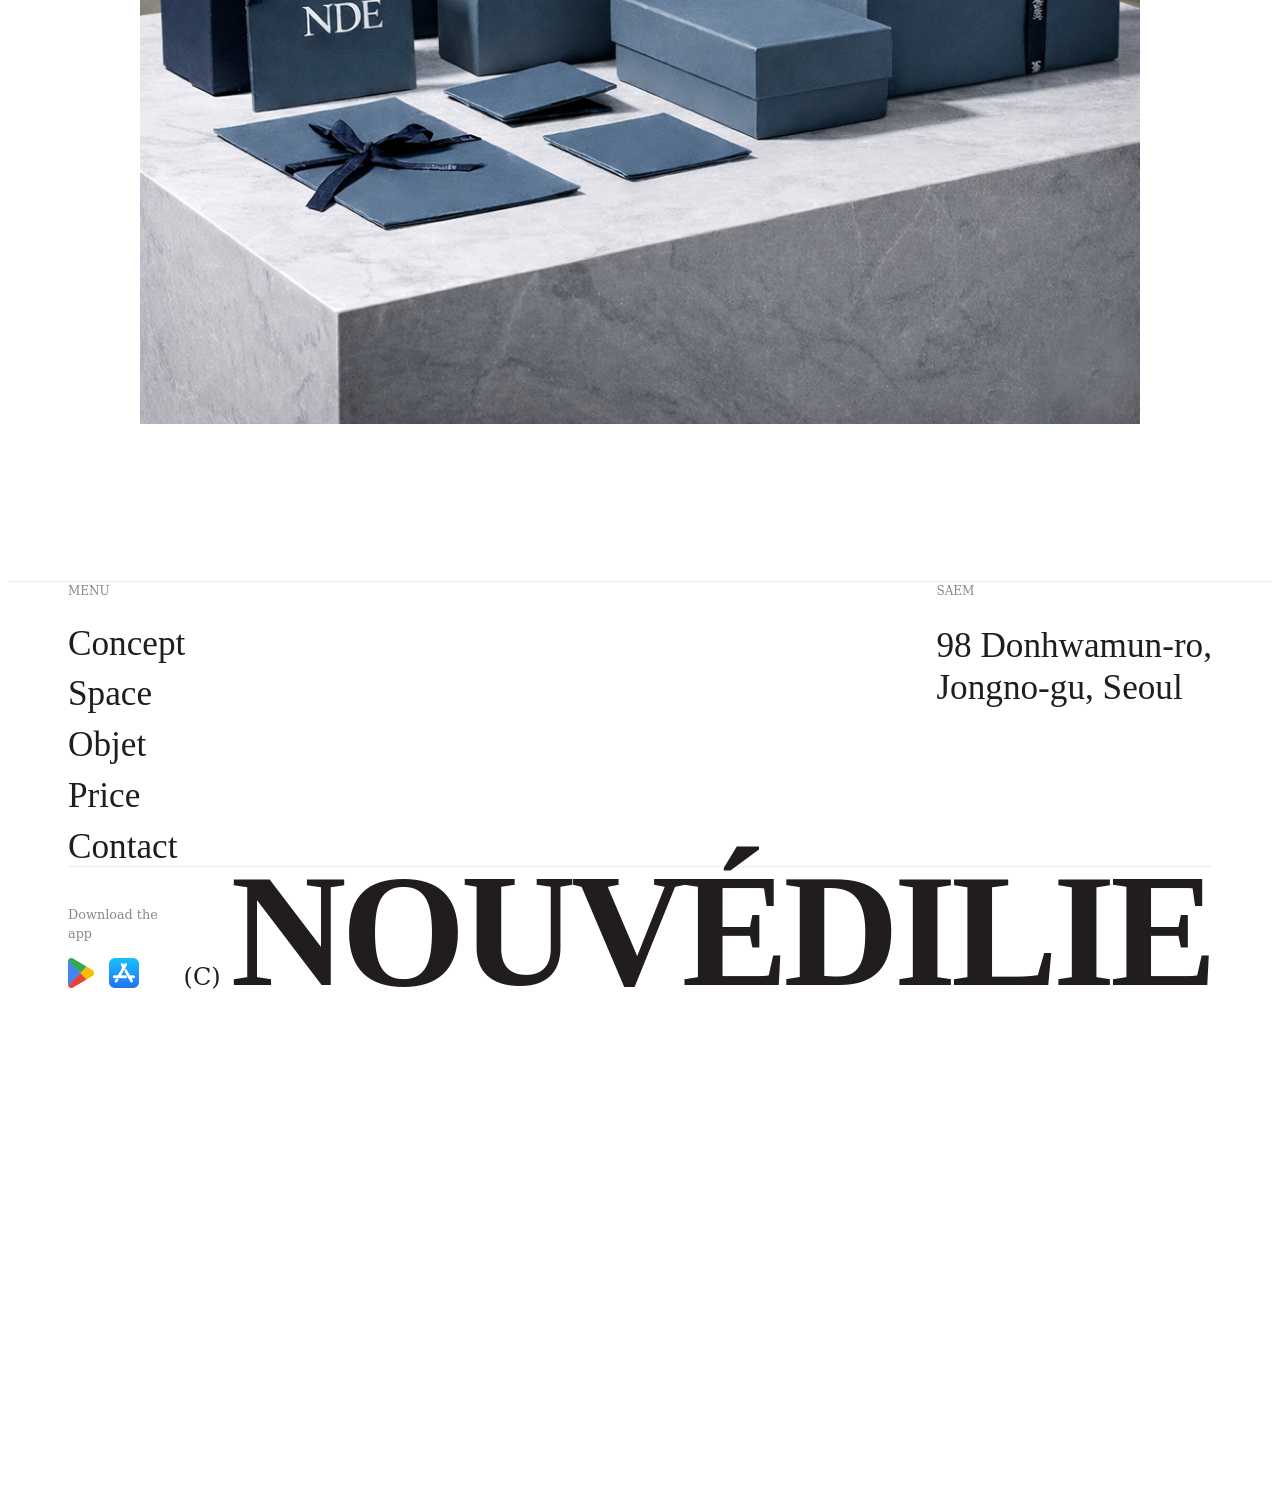
==== commit ace5cf95: "Add files via upload" ====
--- a/sub.html
+++ b/sub.html
@@ -16,13 +16,12 @@
                         <li><a href="#">Jewelry</a></li>
                         <li><a href="#">Bridal & Wedding</a></li>
                         <li><a href="#">Masterpiece</a></li>
-                        <li><a href="#">Store</a></li>
-                        <li><a href="#">Reservation</a></li>
+                    
                     </ul>
                 </nav>
 
                 <div class="logo">
-                    <h1>NOONEE</h1>
+                    <a href="index.html"><h1>NOUVÉDILIE</h1></a>
                 </div>
 
                 <nav class="nav-right">
--- a/css/style.css
+++ b/css/style.css
@@ -43,6 +43,7 @@
   flex-direction: column;
   justify-content: center;
   padding-right: 50px;
+  align-items: flex-start;
 }
 
 .brand-logo img {
@@ -65,6 +66,7 @@
   line-height: 1.6;
   color: #666;
   max-width: 450px; /* 설명문이 너무 뭉치지 않게 가로폭 늘림 */
+  margin-bottom: 400px;
 }
 
 /* 하단 GNB 위치 조정 */
@@ -194,12 +196,15 @@
 
 .bg-brand-text {
   position: absolute;
-  top: 40px;
-  left: 40px;
-  font-size: 7rem;
-  font-weight: bold;
+  top: 25%;
+  margin: 0 auto;
+  font-size: 2rem;
   color: rgba(255, 255, 255, 0.05); /* 은은하게 깔리는 배경 글씨 */
   letter-spacing: -2px;
+ font-family: 'SchoolSafetyCertificate', sans-serif; /* 폰트 패밀리 정상화 */
+  font-style: italic; /* 이탈릭은 여기서 설정 */
+  font-weight: 700 !important; /* 숫자 700으로 명시하고 우선순위 높이기 */
+  color: #fff; opacity: 0.3;
 }
 
 .product-thumb {
@@ -247,6 +252,8 @@
   box-sizing: border-box;
   padding: 20px 0;
   background-color: #fff;
+  display: flex;
+  flex-direction: column;justify-content: center;
 }
 
 .section2 .container {
@@ -459,7 +466,7 @@
 .season-content {
   display: flex;
   gap: 40px;
-  align-items: flex-start;
+  align-items: center;
 }
 
 /* 왼쪽 제품 영역 */
@@ -507,6 +514,7 @@
   width: 470px;
   height: 490px;
   overflow: hidden;
+  display: flex;
 }
 
 .visual-side img {
@@ -1317,11 +1325,134 @@
 }
 
 /* 반응형 처리 */
+/* 태블릿 & 모바일 공통 (1024px 이하) */
+@media (max-width: 1024px) {
+  .container {
+    padding: 0 30px; /* 여백 축소 */
+  }
+
+  /* Section 1: 슬라이더 */
+  .section1 .container {
+    flex-direction: column;
+    text-align: center;
+    padding-top: 80px;
+  }
+  .content-left {
+    padding-right: 0;
+    align-items: center;
+    margin-bottom: 40px;
+  }
+  .collection-title {
+    font-size: 3.5rem;
+  }
+  .description {
+    margin-bottom: 50px;
+    max-width: 100%;
+  }
+  .main-visual {
+    height: 50vh;
+  }
+  .bottom-gnb {
+    position: relative;
+    bottom: 0;
+    margin-top: 30px;
+  }
+
+  /* Section 2: 카탈로그 */
+  .catalog-wrapper {
+    flex-direction: column;
+  }
+  .product-grid {
+    flex-wrap: wrap; /* 상품 여러 줄 배치 */
+  }
+  .product-item {
+    flex: 0 0 calc(50% - 10px); /* 2열 배치 */
+  }
+
+  /* Section 3: 블랙 갤러리 (가장 중요) */
+  .section3 .art-grid {
+    flex-direction: column;
+    gap: 40px;
+  }
+  .section3 .grid-right {
+    padding-top: 0;
+    gap: 40px;
+  }
+  .section3 .image-box.medium, 
+  .section3 .image-box.small {
+    width: 100%;
+    margin-left: 0;
+  }
+  .section3 .date-label {
+    position: relative;
+    left: 0;
+    top: 0;
+    margin-bottom: 10px;
+  }
+}
+
+/* 모바일 전용 (768px 이하) */
 @media (max-width: 768px) {
-    .sub .section3 .visual-group {
-        flex-direction: column;
-    }
-    .sub .section3 .size-table {
-        font-size: 11px; /* 모바일에서 글자 크기 축소 */
-    }
+  /* 타이틀 폰트 크기 일괄 조정 */
+  .collection-title, 
+  .section3 .main-title,
+  .logo-text {
+    font-size: 2.5rem !important;
+  }
+
+  /* Section 1-alt (와인색 섹션) */
+  .container-full {
+    flex-direction: column;
+  }
+  .wine-box, .model-full-visual {
+    flex: none;
+    height: 50vh;
+  }
+  .bg-brand-text {
+    font-size: 1.2rem;
+  }
+
+  /* Section 4: 시즌 */
+  .season-content {
+    flex-direction: column-reverse; /* 이미지가 위로 가거나 아래로 가게 */
+  }
+  .product-side {
+    flex-direction: column;
+  }
+  .visual-side {
+    width: 100%;
+    height: auto;
+  }
+
+  /* Section 6: 미니멀리즘 섹션 */
+  .text-header {
+    flex-direction: column;
+    gap: 20px;
+  }
+  .main-title2 {
+    margin-left: 0; /* 들여쓰기 해제 */
+  }
+  .content-grid {
+    flex-direction: column;
+  }
+  .product-cards {
+    flex-direction: column;
+  }
+
+  /* Footer */
+  .footer-top {
+    flex-direction: column;
+    gap: 40px;
+  }
+  .footer-menu nav a, .footer-info p {
+    font-size: 1.5rem;
+  }
+  .footer-bottom {
+    flex-direction: column;
+    align-items: flex-start;
+    gap: 30px;
+  }
+  .logo-text {
+    font-size: 4rem !important;
+  }
 }
